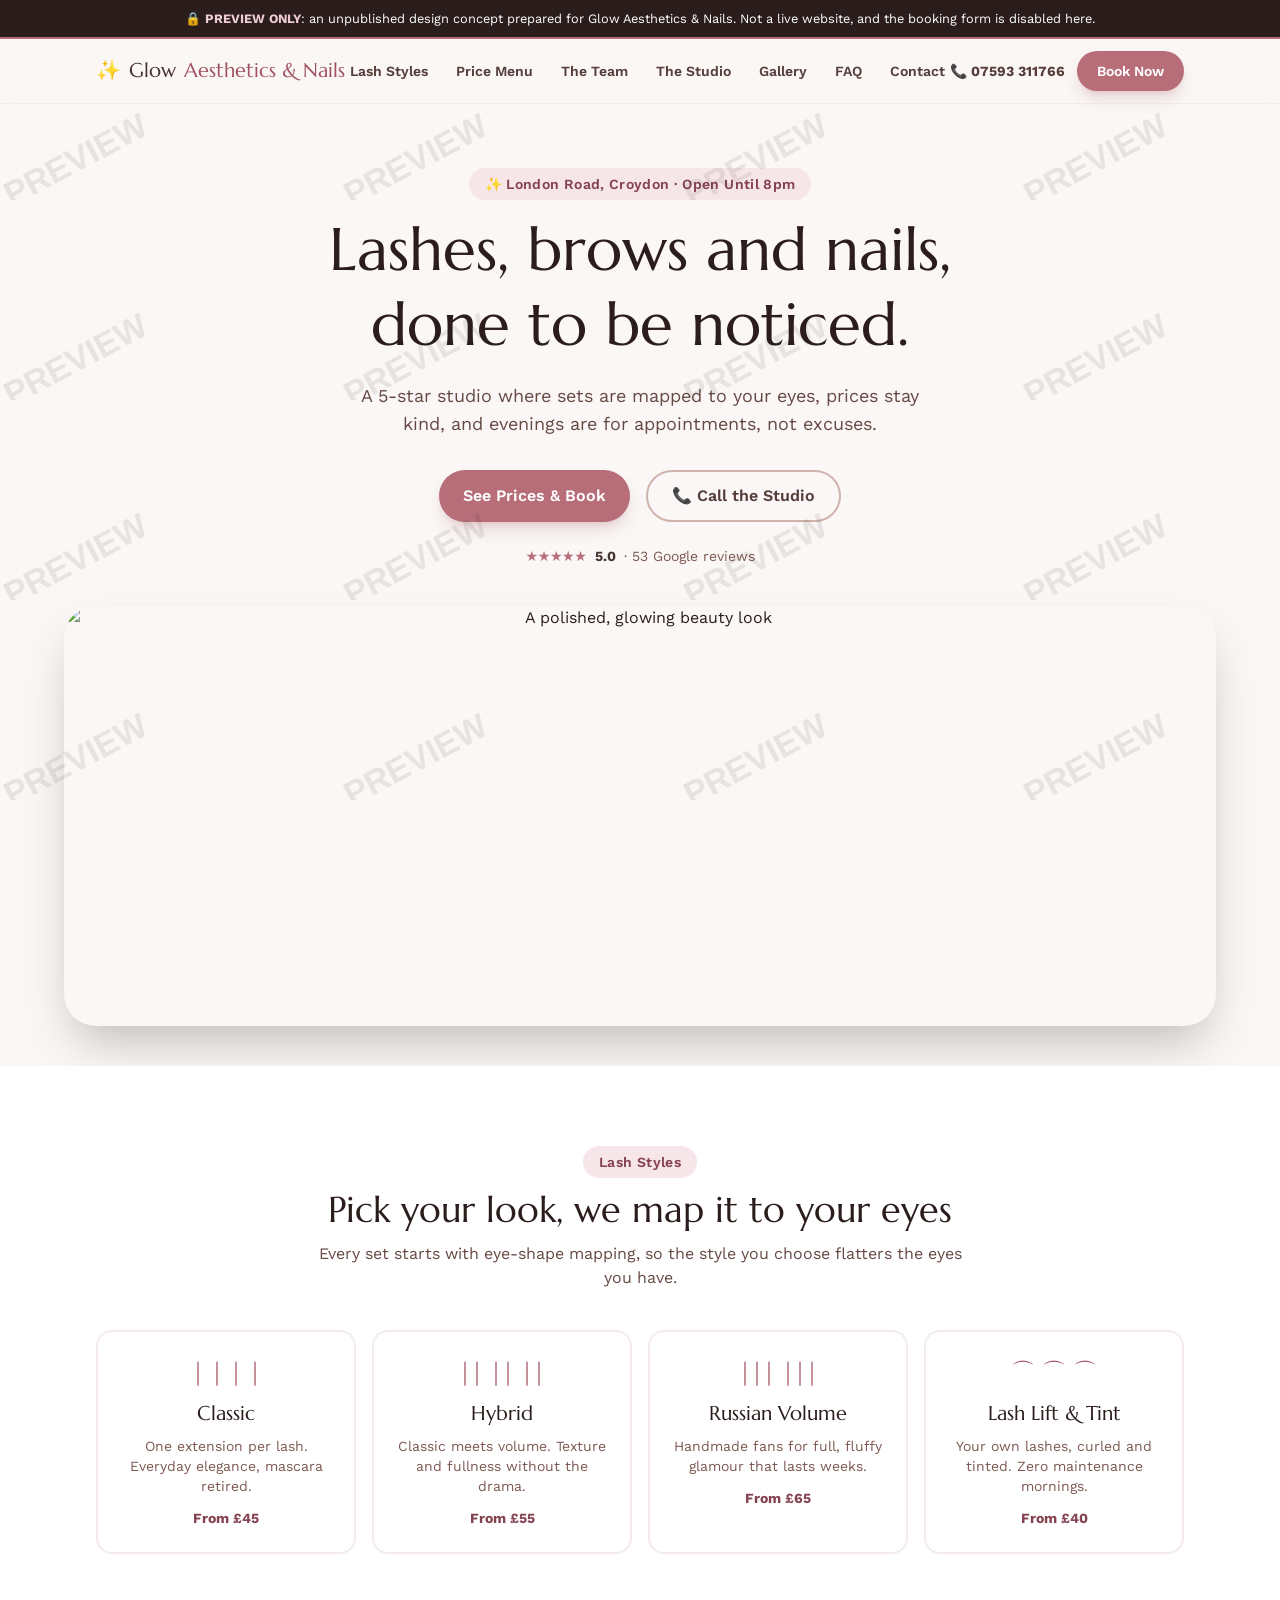
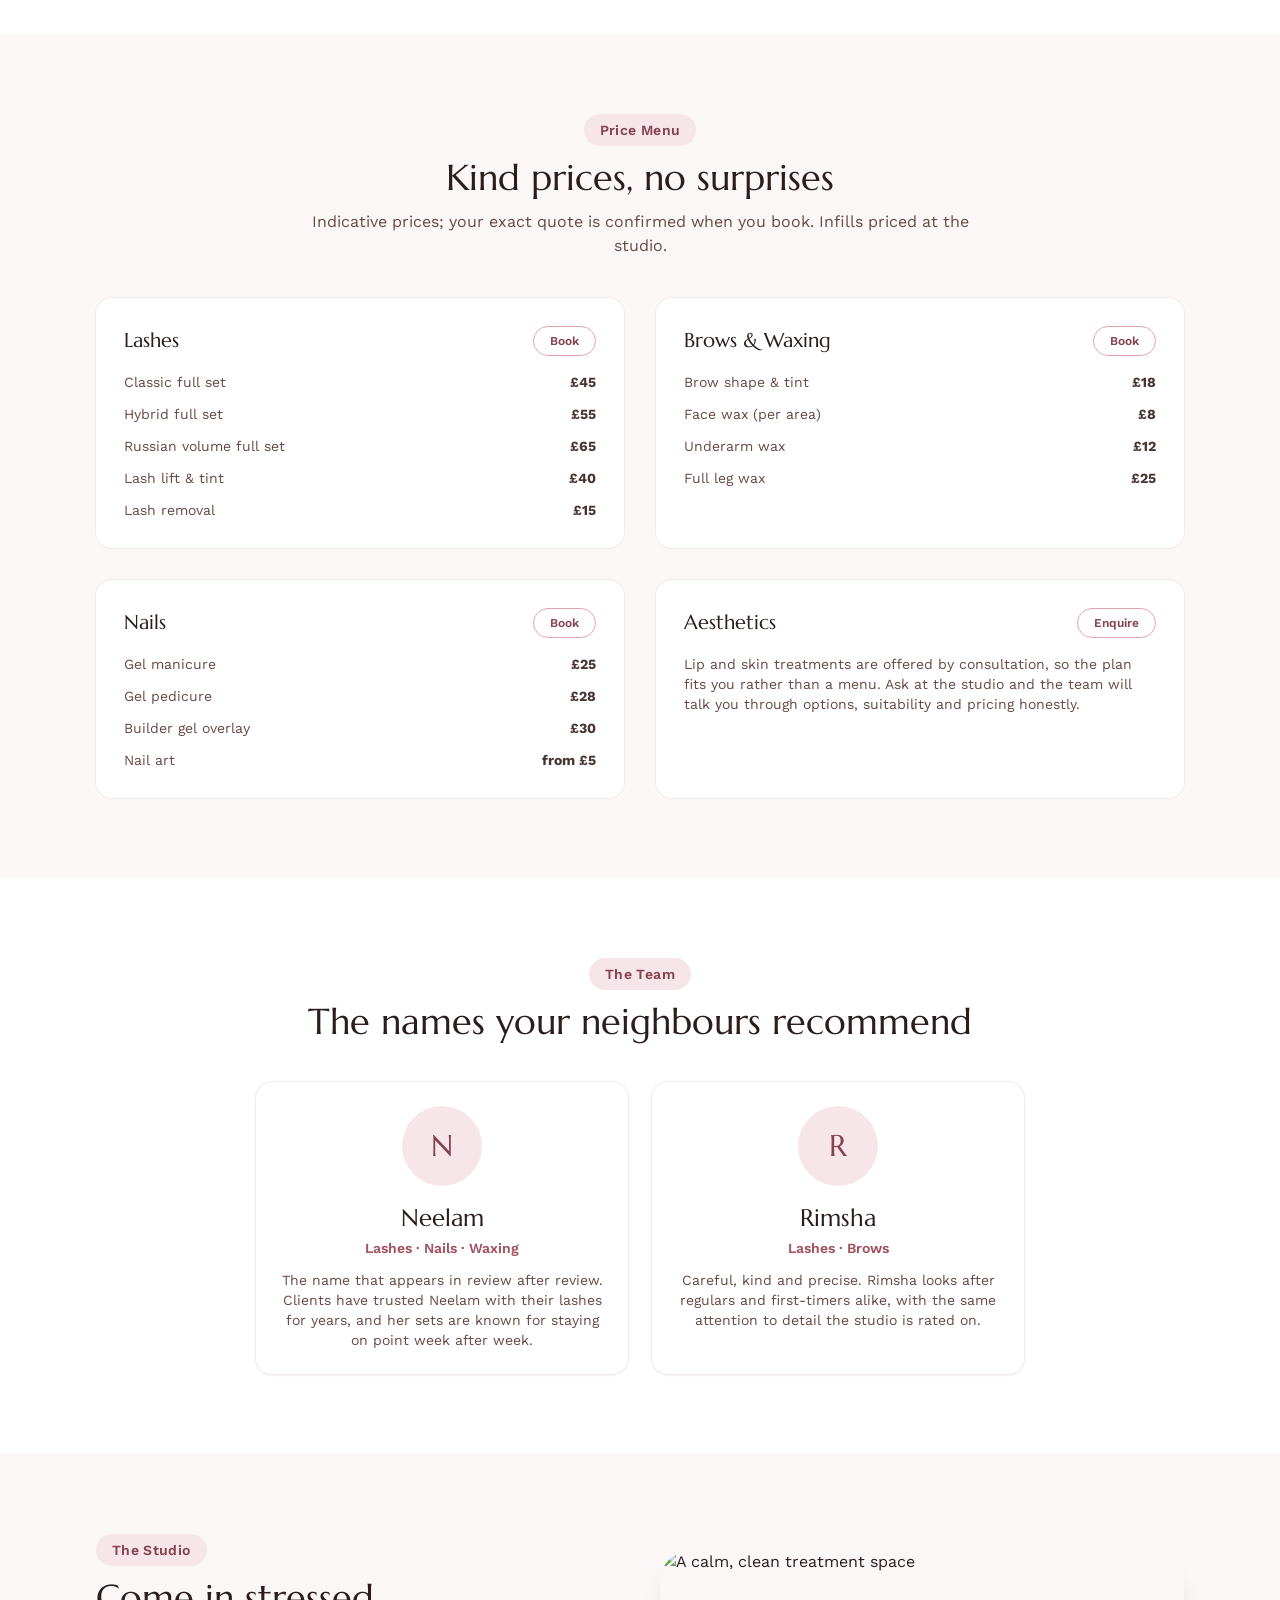
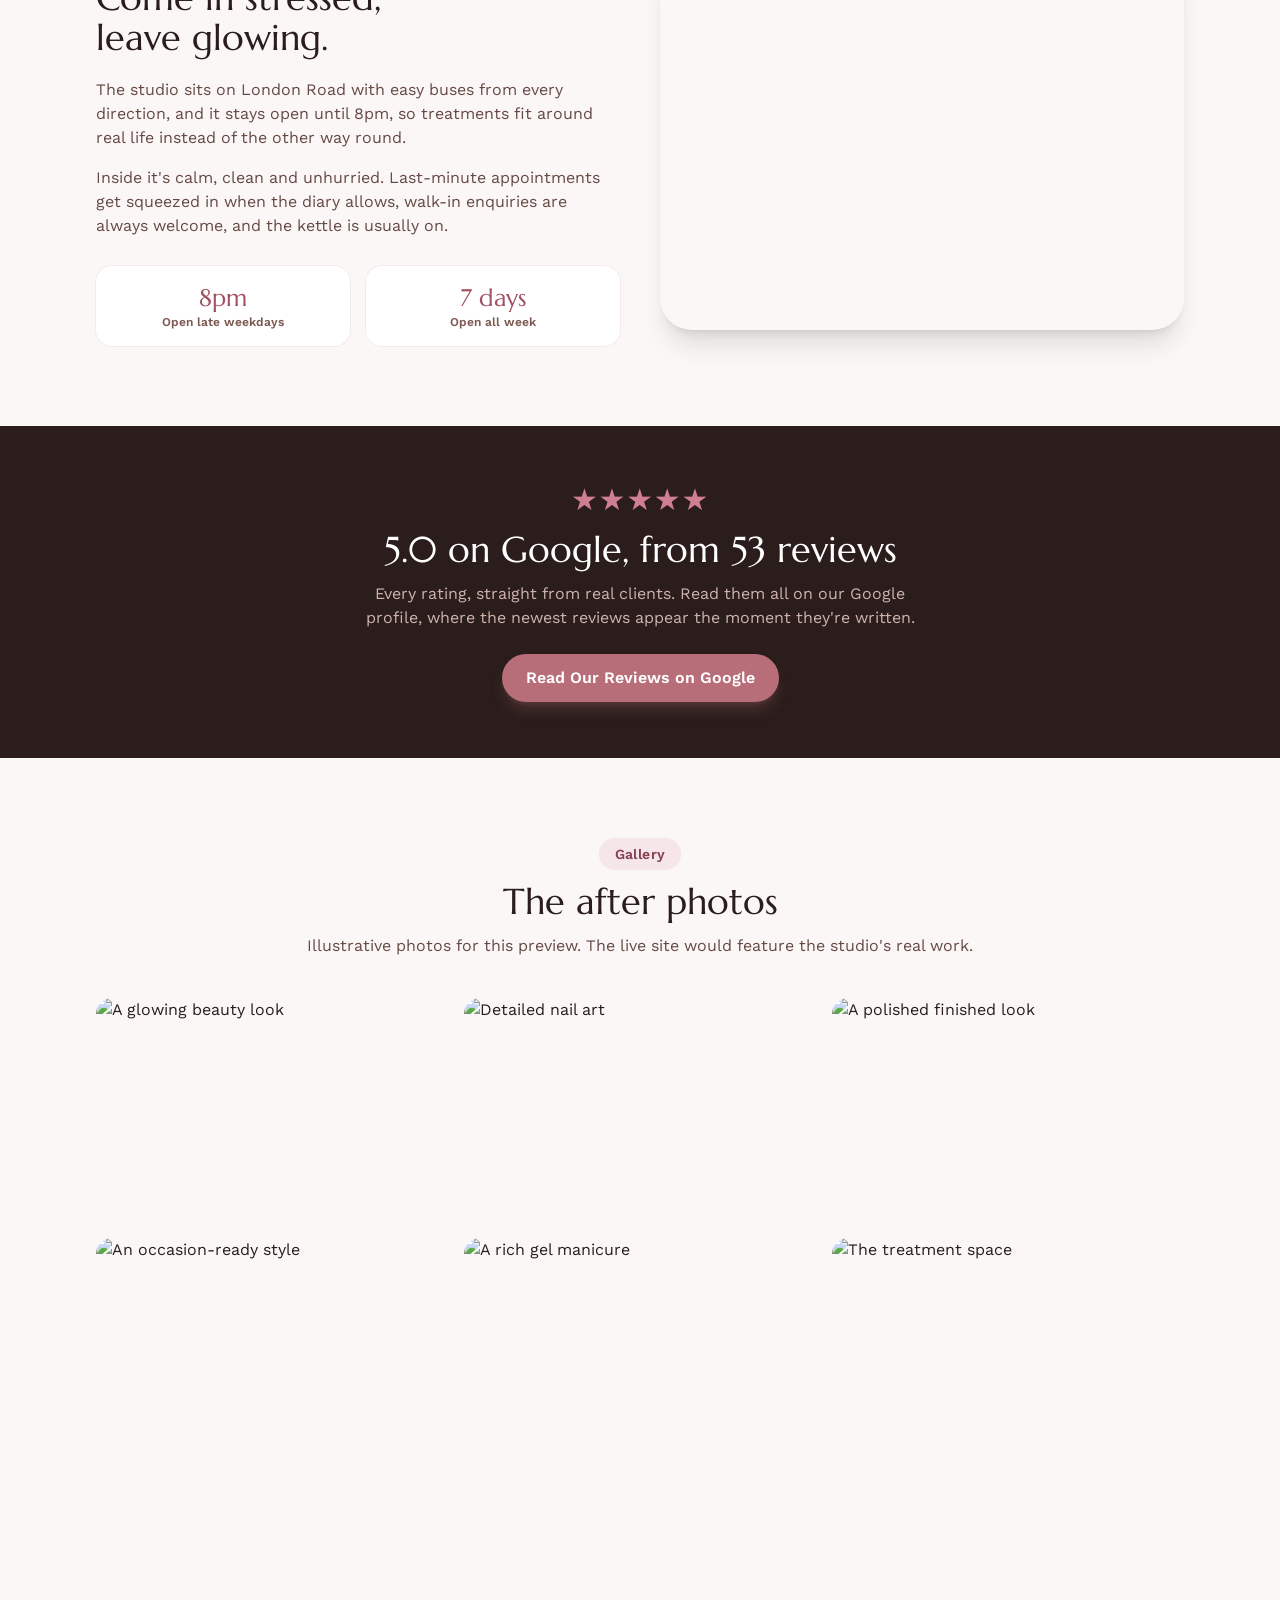
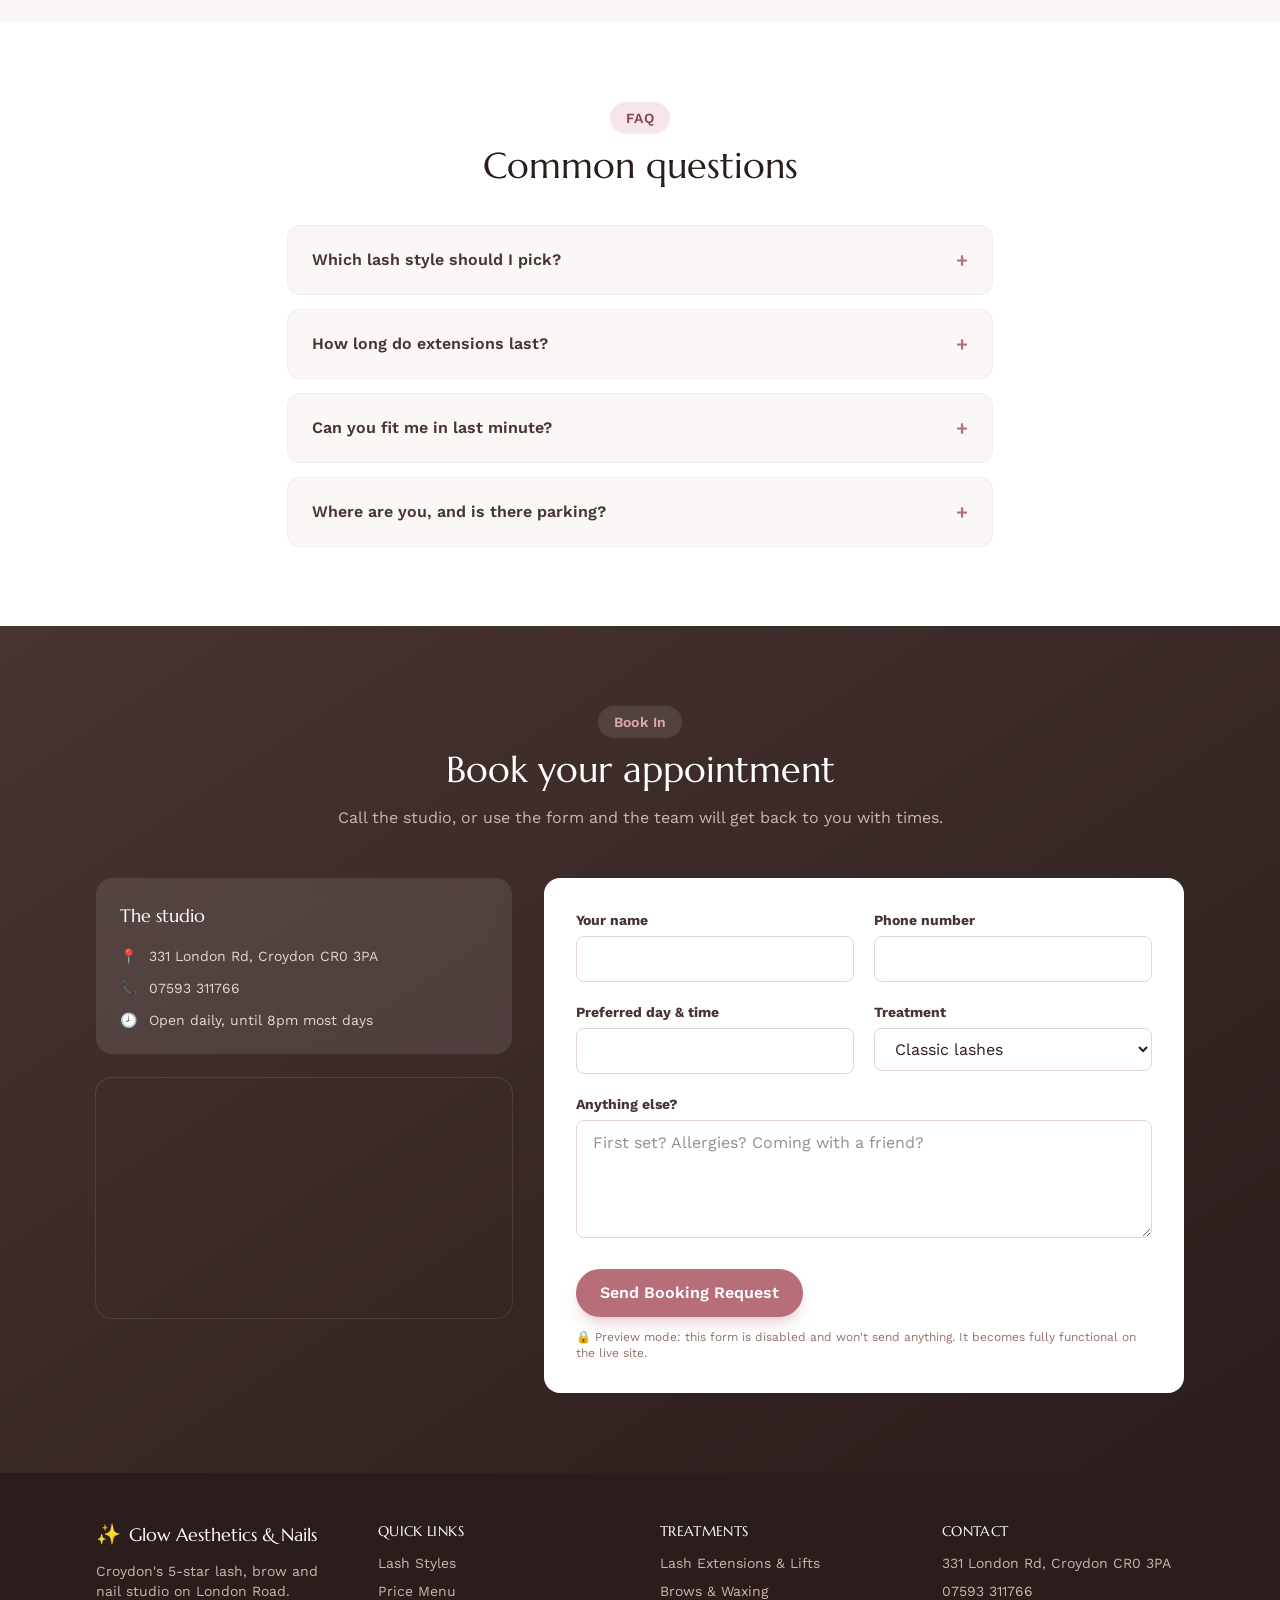
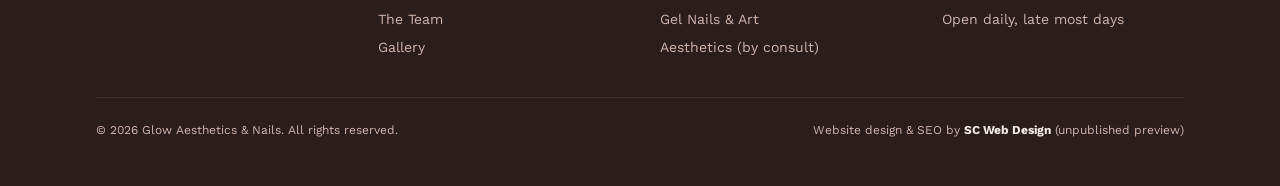
==== preview.html @ d41daec5 "Glow Aesthetics & Nails spec site: production and preview" ====
<!DOCTYPE html>
<html lang="en-GB">
<head>
<meta charset="UTF-8">
<meta name="viewport" content="width=device-width, initial-scale=1.0, viewport-fit=cover">
<meta name="theme-color" content="#faf7f6">
<title>PREVIEW: Glow Aesthetics & Nails Website Concept</title>
<meta name="description" content="Glow Aesthetics & Nails is Croydon's 5-star lash and beauty studio on London Road. Lash extensions, lifts, brows, waxing and nails by Neelam and the team. Open until 8pm. Call 07593 311766.">
<link rel="canonical" href="https://www.glowaestheticscroydon.co.uk/">

<meta property="og:type" content="business.business">
<meta property="og:title" content="Glow Aesthetics & Nails | Lashes, Brows & Nails in Croydon">
<meta property="og:description" content="Croydon's 5-star lash and beauty studio. Lash extensions, lifts, brows, waxing and nails. Open until 8pm.">
<meta property="og:image" content="https://images.unsplash.com/photo-1487412947147-5cebf100ffc2?fm=jpg&q=80&w=1200&auto=format&fit=crop">
<meta property="og:url" content="https://www.glowaestheticscroydon.co.uk/">
<meta property="og:locale" content="en_GB">
<meta property="og:site_name" content="Glow Aesthetics & Nails">
<meta name="twitter:card" content="summary_large_image">

<meta name="robots" content="noindex, nofollow">
<meta name="geo.placename" content="Croydon">

<link rel="icon" href="data:image/svg+xml,%3Csvg xmlns='http://www.w3.org/2000/svg' viewBox='0 0 100 100'%3E%3Ctext y='.9em' font-size='90'%3E%E2%9C%A8%3C/text%3E%3C/svg%3E">

<link rel="preconnect" href="https://fonts.googleapis.com">
<link rel="preconnect" href="https://fonts.gstatic.com" crossorigin>
<link href="https://fonts.googleapis.com/css2?family=Marcellus&family=Work+Sans:wght@400;500;600;700&display=swap" rel="stylesheet">

<link rel="stylesheet" href="css/style.css">

<script type="application/ld+json">
{
  "@context": "https://schema.org",
  "@type": "BeautySalon",
  "name": "Glow Aesthetics & Nails",
  "description": "Lash, brow, waxing and nail studio on London Road, Croydon.",
  "image": "https://images.unsplash.com/photo-1487412947147-5cebf100ffc2?fm=jpg&q=80&w=1200&auto=format&fit=crop",
  "@id": "https://www.glowaestheticscroydon.co.uk/",
  "url": "https://www.glowaestheticscroydon.co.uk/",
  "telephone": "+447593311766",
  "priceRange": "££",
  "address": {
    "@type": "PostalAddress",
    "streetAddress": "331 London Rd",
    "addressLocality": "Croydon",
    "addressRegion": "Greater London",
    "postalCode": "CR0 3PA",
    "addressCountry": "GB"
  },
  "aggregateRating": {
    "@type": "AggregateRating",
    "ratingValue": "5.0",
    "reviewCount": "53"
  }
}
</script>
<style>
  .preview-banner {
    background: #2a1d1b; color: #fff; font-family: "Work Sans", sans-serif;
    font-size: 0.8rem; text-align: center; padding: 0.55rem 1rem;
    border-bottom: 2px solid #b76e79;
  }
  .preview-banner strong { color: #efcdd4; }
  .watermark-overlay {
    position: fixed; inset: 0; z-index: 45; pointer-events: none;
    background-image: url("data:image/svg+xml,%3Csvg%20xmlns='http://www.w3.org/2000/svg'%20width='340'%20height='200'%3E%3Ctext%20x='-20'%20y='120'%20transform='rotate(-28%20170%20100)'%20font-family='Arial,sans-serif'%20font-size='34'%20font-weight='700'%20fill='rgba(42,29,27,0.09)'%3EPREVIEW%3C/text%3E%3C/svg%3E");
    background-repeat: repeat;
  }
</style>
</head>
<body class="bg-brand-50 text-brand-950 antialiased">

<div class="preview-banner">
  🔒 <strong>PREVIEW ONLY</strong>: an unpublished design concept prepared for Glow Aesthetics & Nails. Not a live website, and the booking form is disabled here.
</div>
<div class="watermark-overlay" aria-hidden="true"></div>

<a href="#main" class="sr-only focus:not-sr-only focus:absolute focus:z-50 focus:m-3 focus:rounded-lg focus:bg-white focus:px-4 focus:py-2 focus:text-brand-700 focus:shadow-lg">Skip to content</a>

<header id="site-header" class="sticky top-0 z-40 border-b border-brand-100/80 bg-brand-50/90 backdrop-blur transition-shadow">
  <div class="mx-auto flex max-w-6xl items-center justify-between px-4 py-3 sm:px-6 lg:px-8">
    <a href="#main" class="flex items-center gap-2 font-display text-lg text-brand-900 sm:text-xl">
      <span aria-hidden="true" class="text-xl">✨</span>
      Glow <span class="text-accent-600">Aesthetics &amp; Nails</span>
    </a>

    <nav aria-label="Primary" class="hidden items-center gap-7 lg:flex">
      <a href="#styles" class="text-sm font-semibold text-brand-800 hover:text-accent-600">Lash Styles</a>
      <a href="#menu" class="text-sm font-semibold text-brand-800 hover:text-accent-600">Price Menu</a>
      <a href="#team" class="text-sm font-semibold text-brand-800 hover:text-accent-600">The Team</a>
      <a href="#studio" class="text-sm font-semibold text-brand-800 hover:text-accent-600">The Studio</a>
      <a href="#gallery" class="text-sm font-semibold text-brand-800 hover:text-accent-600">Gallery</a>
      <a href="#faq" class="text-sm font-semibold text-brand-800 hover:text-accent-600">FAQ</a>
      <a href="#contact" class="text-sm font-semibold text-brand-800 hover:text-accent-600">Contact</a>
    </nav>

    <div class="hidden items-center gap-3 lg:flex">
      <a href="tel:07593311766" class="text-sm font-bold text-brand-800">📞 07593 311766</a>
      <a href="#contact" class="btn-primary !px-5 !py-2.5 text-sm">Book Now</a>
    </div>

    <button id="menu-toggle" type="button" aria-controls="mobile-menu" aria-expanded="false" class="inline-flex items-center justify-center rounded-lg p-2 text-brand-900 lg:hidden" aria-label="Toggle navigation menu">
      <svg id="icon-open" xmlns="http://www.w3.org/2000/svg" class="h-7 w-7" fill="none" viewBox="0 0 24 24" stroke="currentColor" stroke-width="2"><path stroke-linecap="round" stroke-linejoin="round" d="M4 6h16M4 12h16M4 18h16" /></svg>
      <svg id="icon-close" xmlns="http://www.w3.org/2000/svg" class="hidden h-7 w-7" fill="none" viewBox="0 0 24 24" stroke="currentColor" stroke-width="2"><path stroke-linecap="round" stroke-linejoin="round" d="M6 18L18 6M6 6l12 12" /></svg>
    </button>
  </div>

  <div id="mobile-menu" class="hidden border-t border-brand-100 bg-brand-50 lg:hidden">
    <nav aria-label="Mobile" class="flex flex-col gap-1 px-4 py-3">
      <a href="#styles" class="rounded-lg px-3 py-2.5 text-brand-900 hover:bg-brand-100">Lash Styles</a>
      <a href="#menu" class="rounded-lg px-3 py-2.5 text-brand-900 hover:bg-brand-100">Price Menu</a>
      <a href="#team" class="rounded-lg px-3 py-2.5 text-brand-900 hover:bg-brand-100">The Team</a>
      <a href="#studio" class="rounded-lg px-3 py-2.5 text-brand-900 hover:bg-brand-100">The Studio</a>
      <a href="#gallery" class="rounded-lg px-3 py-2.5 text-brand-900 hover:bg-brand-100">Gallery</a>
      <a href="#faq" class="rounded-lg px-3 py-2.5 text-brand-900 hover:bg-brand-100">FAQ</a>
      <a href="#contact" class="rounded-lg px-3 py-2.5 text-brand-900 hover:bg-brand-100">Contact</a>
      <a href="tel:07593311766" class="mt-2 rounded-lg px-3 py-2.5 font-bold text-brand-800">📞 07593 311766</a>
      <a href="#contact" class="btn-primary mt-1 w-full">Book Now</a>
    </nav>
  </div>
</header>

<main id="main">

  <!-- Booking-first centred hero -->
  <section class="px-4 pt-12 pb-10 text-center sm:px-6 sm:pt-16 lg:px-8">
    <div class="mx-auto max-w-3xl">
      <p class="section-eyebrow">✨ London Road, Croydon · Open Until 8pm</p>
      <h1 class="font-display text-4xl leading-tight text-brand-950 sm:text-5xl lg:text-6xl">
        Lashes, brows and nails, done to be noticed.
      </h1>
      <p class="mx-auto mt-5 max-w-xl text-lg text-brand-700">
        A 5-star studio where sets are mapped to your eyes, prices stay kind, and evenings are for appointments, not excuses.
      </p>
      <div class="mt-8 flex flex-col justify-center gap-3 sm:flex-row sm:gap-4">
        <a href="#menu" class="btn-primary">See Prices &amp; Book</a>
        <a href="tel:07593311766" class="inline-flex items-center justify-center gap-2 rounded-full border-2 border-brand-300 px-6 py-3 font-semibold text-brand-800 transition hover:border-accent-500 hover:text-accent-600">📞 Call the Studio</a>
      </div>
      <div class="mt-6 flex items-center justify-center gap-2 text-sm">
        <span aria-hidden="true" class="tracking-tight text-accent-500">★★★★★</span>
        <span class="font-bold text-brand-900">5.0</span>
        <span class="text-brand-600">· 53 Google reviews</span>
      </div>
    </div>
    <div class="mx-auto mt-10 max-w-6xl overflow-hidden rounded-[2rem] shadow-2xl">
      <img src="https://images.unsplash.com/photo-1487412947147-5cebf100ffc2?fm=jpg&q=80&w=1800&auto=format&fit=crop" alt="A polished, glowing beauty look" class="h-64 w-full object-cover sm:h-80 lg:h-[420px]" loading="eager">
    </div>
  </section>

  <!-- Bespoke lash styles strip (no photos; styled tiles) -->
  <section id="styles" class="bg-white py-16 sm:py-20">
    <div class="mx-auto max-w-6xl px-4 sm:px-6 lg:px-8">
      <div class="mx-auto max-w-2xl text-center">
        <p class="section-eyebrow">Lash Styles</p>
        <h2 class="font-display text-3xl text-brand-950 sm:text-4xl">Pick your look, we map it to your eyes</h2>
        <p class="mt-3 text-brand-700">Every set starts with eye-shape mapping, so the style you choose flatters the eyes you have.</p>
      </div>
      <div class="mt-10 grid gap-4 sm:grid-cols-2 lg:grid-cols-4">
        <div class="rounded-2xl border-2 border-brand-100 p-6 text-center transition hover:border-accent-300 hover:shadow-lg">
          <div class="font-display text-2xl text-accent-600">| | | |</div>
          <h3 class="mt-3 font-display text-xl text-brand-950">Classic</h3>
          <p class="mt-2 text-sm text-brand-600">One extension per lash. Everyday elegance, mascara retired.</p>
          <p class="mt-3 text-sm font-bold text-accent-700">From £45</p>
        </div>
        <div class="rounded-2xl border-2 border-brand-100 p-6 text-center transition hover:border-accent-300 hover:shadow-lg">
          <div class="font-display text-2xl text-accent-600">|| || ||</div>
          <h3 class="mt-3 font-display text-xl text-brand-950">Hybrid</h3>
          <p class="mt-2 text-sm text-brand-600">Classic meets volume. Texture and fullness without the drama.</p>
          <p class="mt-3 text-sm font-bold text-accent-700">From £55</p>
        </div>
        <div class="rounded-2xl border-2 border-brand-100 p-6 text-center transition hover:border-accent-300 hover:shadow-lg">
          <div class="font-display text-2xl text-accent-600">||| |||</div>
          <h3 class="mt-3 font-display text-xl text-brand-950">Russian Volume</h3>
          <p class="mt-2 text-sm text-brand-600">Handmade fans for full, fluffy glamour that lasts weeks.</p>
          <p class="mt-3 text-sm font-bold text-accent-700">From £65</p>
        </div>
        <div class="rounded-2xl border-2 border-brand-100 p-6 text-center transition hover:border-accent-300 hover:shadow-lg">
          <div class="font-display text-2xl text-accent-600">⌒ ⌒ ⌒</div>
          <h3 class="mt-3 font-display text-xl text-brand-950">Lash Lift &amp; Tint</h3>
          <p class="mt-2 text-sm text-brand-600">Your own lashes, curled and tinted. Zero maintenance mornings.</p>
          <p class="mt-3 text-sm font-bold text-accent-700">From £40</p>
        </div>
      </div>
    </div>
  </section>

  <!-- Price menu -->
  <section id="menu" class="py-16 sm:py-20">
    <div class="mx-auto max-w-6xl px-4 sm:px-6 lg:px-8">
      <div class="mx-auto max-w-2xl text-center">
        <p class="section-eyebrow">Price Menu</p>
        <h2 class="font-display text-3xl text-brand-950 sm:text-4xl">Kind prices, no surprises</h2>
        <p class="mt-3 text-brand-700">Indicative prices; your exact quote is confirmed when you book. Infills priced at the studio.</p>
      </div>
      <div class="mt-10 grid gap-8 md:grid-cols-2">
        <div class="rounded-2xl bg-white p-7 ring-1 ring-brand-100">
          <div class="flex items-center justify-between">
            <h3 class="font-display text-xl text-brand-950">Lashes</h3>
            <a href="#contact" class="btn-menu">Book</a>
          </div>
          <dl class="mt-4 space-y-3 text-sm">
            <div class="flex items-baseline justify-between gap-3"><dt class="text-brand-700">Classic full set</dt><dd class="font-bold text-brand-900">£45</dd></div>
            <div class="flex items-baseline justify-between gap-3"><dt class="text-brand-700">Hybrid full set</dt><dd class="font-bold text-brand-900">£55</dd></div>
            <div class="flex items-baseline justify-between gap-3"><dt class="text-brand-700">Russian volume full set</dt><dd class="font-bold text-brand-900">£65</dd></div>
            <div class="flex items-baseline justify-between gap-3"><dt class="text-brand-700">Lash lift &amp; tint</dt><dd class="font-bold text-brand-900">£40</dd></div>
            <div class="flex items-baseline justify-between gap-3"><dt class="text-brand-700">Lash removal</dt><dd class="font-bold text-brand-900">£15</dd></div>
          </dl>
        </div>
        <div class="rounded-2xl bg-white p-7 ring-1 ring-brand-100">
          <div class="flex items-center justify-between">
            <h3 class="font-display text-xl text-brand-950">Brows &amp; Waxing</h3>
            <a href="#contact" class="btn-menu">Book</a>
          </div>
          <dl class="mt-4 space-y-3 text-sm">
            <div class="flex items-baseline justify-between gap-3"><dt class="text-brand-700">Brow shape &amp; tint</dt><dd class="font-bold text-brand-900">£18</dd></div>
            <div class="flex items-baseline justify-between gap-3"><dt class="text-brand-700">Face wax (per area)</dt><dd class="font-bold text-brand-900">£8</dd></div>
            <div class="flex items-baseline justify-between gap-3"><dt class="text-brand-700">Underarm wax</dt><dd class="font-bold text-brand-900">£12</dd></div>
            <div class="flex items-baseline justify-between gap-3"><dt class="text-brand-700">Full leg wax</dt><dd class="font-bold text-brand-900">£25</dd></div>
          </dl>
        </div>
        <div class="rounded-2xl bg-white p-7 ring-1 ring-brand-100">
          <div class="flex items-center justify-between">
            <h3 class="font-display text-xl text-brand-950">Nails</h3>
            <a href="#contact" class="btn-menu">Book</a>
          </div>
          <dl class="mt-4 space-y-3 text-sm">
            <div class="flex items-baseline justify-between gap-3"><dt class="text-brand-700">Gel manicure</dt><dd class="font-bold text-brand-900">£25</dd></div>
            <div class="flex items-baseline justify-between gap-3"><dt class="text-brand-700">Gel pedicure</dt><dd class="font-bold text-brand-900">£28</dd></div>
            <div class="flex items-baseline justify-between gap-3"><dt class="text-brand-700">Builder gel overlay</dt><dd class="font-bold text-brand-900">£30</dd></div>
            <div class="flex items-baseline justify-between gap-3"><dt class="text-brand-700">Nail art</dt><dd class="font-bold text-brand-900">from £5</dd></div>
          </dl>
        </div>
        <div class="rounded-2xl bg-white p-7 ring-1 ring-brand-100">
          <div class="flex items-center justify-between">
            <h3 class="font-display text-xl text-brand-950">Aesthetics</h3>
            <a href="#contact" class="btn-menu">Enquire</a>
          </div>
          <p class="mt-4 text-sm text-brand-700">Lip and skin treatments are offered by consultation, so the plan fits you rather than a menu. Ask at the studio and the team will talk you through options, suitability and pricing honestly.</p>
        </div>
      </div>
    </div>
  </section>

  <!-- Team profiles -->
  <section id="team" class="bg-white py-16 sm:py-20">
    <div class="mx-auto max-w-6xl px-4 sm:px-6 lg:px-8">
      <div class="mx-auto max-w-2xl text-center">
        <p class="section-eyebrow">The Team</p>
        <h2 class="font-display text-3xl text-brand-950 sm:text-4xl">The names your neighbours recommend</h2>
      </div>
      <div class="mx-auto mt-10 grid max-w-3xl gap-6 sm:grid-cols-2">
        <div class="card text-center">
          <div class="mx-auto flex h-20 w-20 items-center justify-center rounded-full bg-accent-100 font-display text-3xl text-accent-700">N</div>
          <h3 class="mt-4 font-display text-2xl text-brand-950">Neelam</h3>
          <p class="mt-1 text-sm font-semibold text-accent-600">Lashes · Nails · Waxing</p>
          <p class="mt-3 text-sm text-brand-700">The name that appears in review after review. Clients have trusted Neelam with their lashes for years, and her sets are known for staying on point week after week.</p>
        </div>
        <div class="card text-center">
          <div class="mx-auto flex h-20 w-20 items-center justify-center rounded-full bg-accent-100 font-display text-3xl text-accent-700">R</div>
          <h3 class="mt-4 font-display text-2xl text-brand-950">Rimsha</h3>
          <p class="mt-1 text-sm font-semibold text-accent-600">Lashes · Brows</p>
          <p class="mt-3 text-sm text-brand-700">Careful, kind and precise. Rimsha looks after regulars and first-timers alike, with the same attention to detail the studio is rated on.</p>
        </div>
      </div>
    </div>
  </section>

  <!-- Studio -->
  <section id="studio" class="py-16 sm:py-20">
    <div class="mx-auto grid max-w-6xl gap-10 px-4 sm:px-6 lg:grid-cols-2 lg:items-center lg:px-8">
      <div>
        <p class="section-eyebrow">The Studio</p>
        <h2 class="font-display text-3xl text-brand-950 sm:text-4xl">Come in stressed, leave glowing.</h2>
        <p class="mt-5 text-brand-700">
          The studio sits on London Road with easy buses from every direction, and it stays open until 8pm, so treatments fit around real life instead of the other way round.
        </p>
        <p class="mt-4 text-brand-700">
          Inside it's calm, clean and unhurried. Last-minute appointments get squeezed in when the diary allows, walk-in enquiries are always welcome, and the kettle is usually on.
        </p>
        <div class="mt-7 grid grid-cols-2 gap-4 text-center">
          <div class="rounded-2xl bg-white p-4 ring-1 ring-brand-100">
            <p class="font-display text-2xl text-accent-600">8pm</p>
            <p class="text-xs font-semibold text-brand-600">Open late weekdays</p>
          </div>
          <div class="rounded-2xl bg-white p-4 ring-1 ring-brand-100">
            <p class="font-display text-2xl text-accent-600">7 days</p>
            <p class="text-xs font-semibold text-brand-600">Open all week</p>
          </div>
        </div>
      </div>
      <div class="overflow-hidden rounded-[2rem] shadow-xl">
        <img src="https://images.unsplash.com/photo-1633681926022-84c23e8cb2d6?fm=jpg&q=80&w=1200&auto=format&fit=crop" alt="A calm, clean treatment space" class="h-[380px] w-full object-cover" loading="lazy">
      </div>
    </div>
  </section>

  <!-- Rated on Google band (live reviews wired via Business Profile API on the live site) -->
  <section class="bg-brand-950 py-14">
    <div class="mx-auto max-w-4xl px-4 text-center sm:px-6">
      <p aria-hidden="true" class="text-3xl tracking-wide text-accent-400">★★★★★</p>
      <p class="mt-3 font-display text-3xl text-white sm:text-4xl">5.0 on Google, from 53 reviews</p>
      <p class="mx-auto mt-3 max-w-xl text-brand-300">Every rating, straight from real clients. Read them all on our Google profile, where the newest reviews appear the moment they're written.</p>
      <a href="https://www.google.com/maps/search/Glow+Aesthetics+%26+Nails+331+London+Rd+Croydon" target="_blank" rel="noopener" class="btn-primary mt-6">Read Our Reviews on Google</a>
    </div>
  </section>

  <!-- Gallery -->
  <section id="gallery" class="py-16 sm:py-20">
    <div class="mx-auto max-w-6xl px-4 sm:px-6 lg:px-8">
      <div class="mx-auto max-w-2xl text-center">
        <p class="section-eyebrow">Gallery</p>
        <h2 class="font-display text-3xl text-brand-950 sm:text-4xl">The after photos</h2>
        <p class="mt-3 text-brand-700">Illustrative photos for this preview. The live site would feature the studio's real work.</p>
      </div>
      <div class="mt-10 columns-2 gap-4 sm:columns-3 [&>img]:mb-4 [&>img]:w-full [&>img]:rounded-2xl">
        <img src="https://images.unsplash.com/photo-1487412947147-5cebf100ffc2?fm=jpg&q=75&w=500&auto=format&fit=crop" alt="A glowing beauty look" class="h-56 object-cover" loading="lazy">
        <img src="https://images.unsplash.com/photo-1522337660859-02fbefca4702?fm=jpg&q=75&w=500&auto=format&fit=crop" alt="An occasion-ready style" class="h-72 object-cover" loading="lazy">
        <img src="https://images.unsplash.com/photo-1610992015732-2449b76344bc?fm=jpg&q=75&w=500&auto=format&fit=crop" alt="Detailed nail art" class="h-56 object-cover" loading="lazy">
        <img src="https://images.unsplash.com/photo-1604654894610-df63bc536371?fm=jpg&q=75&w=500&auto=format&fit=crop" alt="A rich gel manicure" class="h-72 object-cover" loading="lazy">
        <img src="https://images.unsplash.com/photo-1492106087820-71f1a00d2b11?fm=jpg&q=75&w=500&auto=format&fit=crop" alt="A polished finished look" class="h-56 object-cover" loading="lazy">
        <img src="https://images.unsplash.com/photo-1633681926022-84c23e8cb2d6?fm=jpg&q=75&w=500&auto=format&fit=crop" alt="The treatment space" class="h-72 object-cover" loading="lazy">
      </div>
    </div>
  </section>

  <!-- FAQ -->
  <section id="faq" class="bg-white py-16 sm:py-20">
    <div class="mx-auto max-w-3xl px-4 sm:px-6 lg:px-8">
      <div class="text-center">
        <p class="section-eyebrow">FAQ</p>
        <h2 class="font-display text-3xl text-brand-950 sm:text-4xl">Common questions</h2>
      </div>
      <div class="mt-10 space-y-4" id="faq-list">
        <div class="faq-item overflow-hidden rounded-xl bg-brand-50 ring-1 ring-brand-100">
          <button type="button" class="faq-trigger flex w-full items-center justify-between gap-4 px-6 py-5 text-left font-semibold text-brand-900" aria-expanded="false">
            Which lash style should I pick?
            <span class="faq-icon shrink-0 text-xl text-accent-500">+</span>
          </button>
          <div class="faq-panel hidden px-6 pb-5 text-brand-700">Come with an idea or come with nothing: every set starts with eye-shape mapping and honest advice. Classic for everyday, hybrid for texture, volume for glamour, and a lift if you'd rather enhance what you've got.</div>
        </div>
        <div class="faq-item overflow-hidden rounded-xl bg-brand-50 ring-1 ring-brand-100">
          <button type="button" class="faq-trigger flex w-full items-center justify-between gap-4 px-6 py-5 text-left font-semibold text-brand-900" aria-expanded="false">
            How long do extensions last?
            <span class="faq-icon shrink-0 text-xl text-accent-500">+</span>
          </button>
          <div class="faq-panel hidden px-6 pb-5 text-brand-700">Two to three weeks before an infill keeps them full, and clients regularly say their sets still look beautiful three to four weeks in. Aftercare advice comes with every appointment.</div>
        </div>
        <div class="faq-item overflow-hidden rounded-xl bg-brand-50 ring-1 ring-brand-100">
          <button type="button" class="faq-trigger flex w-full items-center justify-between gap-4 px-6 py-5 text-left font-semibold text-brand-900" aria-expanded="false">
            Can you fit me in last minute?
            <span class="faq-icon shrink-0 text-xl text-accent-500">+</span>
          </button>
          <div class="faq-panel hidden px-6 pb-5 text-brand-700">When the diary allows, happily: reviewers mention exactly that. Ring the studio and we'll tell you straight what's possible today.</div>
        </div>
        <div class="faq-item overflow-hidden rounded-xl bg-brand-50 ring-1 ring-brand-100">
          <button type="button" class="faq-trigger flex w-full items-center justify-between gap-4 px-6 py-5 text-left font-semibold text-brand-900" aria-expanded="false">
            Where are you, and is there parking?
            <span class="faq-icon shrink-0 text-xl text-accent-500">+</span>
          </button>
          <div class="faq-panel hidden px-6 pb-5 text-brand-700">331 London Road, Croydon CR0 3PA, on main bus routes with street parking nearby. The map at the bottom of this page takes you straight there.</div>
        </div>
      </div>
    </div>
  </section>

  <!-- Contact -->
  <section id="contact" class="bg-gradient-to-br from-brand-900 to-brand-950 py-16 sm:py-20">
    <div class="mx-auto max-w-6xl px-4 sm:px-6 lg:px-8">
      <div class="mx-auto max-w-2xl text-center">
        <p class="section-eyebrow !bg-white/10 !text-accent-300">Book In</p>
        <h2 class="font-display text-3xl text-white sm:text-4xl">Book your appointment</h2>
        <p class="mt-4 text-brand-300">Call the studio, or use the form and the team will get back to you with times.</p>
      </div>

      <div class="mt-12 grid gap-8 lg:grid-cols-5">
        <div class="lg:col-span-2 space-y-6">
          <div class="rounded-2xl bg-white/10 p-6 backdrop-blur">
            <h3 class="font-display text-lg text-white">The studio</h3>
            <ul class="mt-4 space-y-3 text-sm text-brand-200">
              <li class="flex gap-3"><span aria-hidden="true">📍</span><span>331 London Rd, Croydon CR0 3PA</span></li>
              <li class="flex gap-3"><span aria-hidden="true">📞</span><a href="tel:07593311766" class="hover:text-white">07593 311766</a></li>
              <li class="flex gap-3"><span aria-hidden="true">🕗</span><span>Open daily, until 8pm most days</span></li>
            </ul>
          </div>
          <div class="overflow-hidden rounded-2xl ring-1 ring-white/10">
            <iframe
              title="Map showing Glow Aesthetics & Nails on London Road, Croydon"
              src="https://www.google.com/maps?q=331+London+Rd,+Croydon,+CR0+3PA&output=embed"
              width="100%" height="240" style="border:0" loading="lazy" referrerpolicy="no-referrer-when-downgrade"></iframe>
          </div>
        </div>

        <form id="preview-form" class="lg:col-span-3 rounded-2xl bg-white p-6 sm:p-8">
          <div class="grid gap-5 sm:grid-cols-2">
            <div>
              <label for="name" class="block text-sm font-bold text-brand-900">Your name</label>
              <input type="text" id="name" name="name" required class="mt-1.5 w-full rounded-lg border border-brand-200 px-4 py-2.5 text-brand-950 focus:border-accent-500 focus:outline-none focus:ring-2 focus:ring-accent-200">
            </div>
            <div>
              <label for="phone" class="block text-sm font-bold text-brand-900">Phone number</label>
              <input type="tel" id="phone" name="phone" required class="mt-1.5 w-full rounded-lg border border-brand-200 px-4 py-2.5 text-brand-950 focus:border-accent-500 focus:outline-none focus:ring-2 focus:ring-accent-200">
            </div>
            <div>
              <label for="detail" class="block text-sm font-bold text-brand-900">Preferred day &amp; time</label>
              <input type="text" id="detail" name="detail" class="mt-1.5 w-full rounded-lg border border-brand-200 px-4 py-2.5 text-brand-950 focus:border-accent-500 focus:outline-none focus:ring-2 focus:ring-accent-200">
            </div>
            <div>
              <label for="service" class="block text-sm font-bold text-brand-900">Treatment</label>
              <select id="service" name="service" class="mt-1.5 w-full rounded-lg border border-brand-200 px-4 py-2.5 text-brand-950 focus:border-accent-500 focus:outline-none focus:ring-2 focus:ring-accent-200">
                <option>Classic lashes</option>
                <option>Hybrid lashes</option>
                <option>Russian volume</option>
                <option>Lash lift &amp; tint</option>
                <option>Brows / waxing</option>
                <option>Nails</option>
                <option>Not sure, advise me</option>
              </select>
            </div>
            <div class="sm:col-span-2">
              <label for="message" class="block text-sm font-bold text-brand-900">Anything else?</label>
              <textarea id="message" name="message" rows="4" class="mt-1.5 w-full rounded-lg border border-brand-200 px-4 py-2.5 text-brand-950 focus:border-accent-500 focus:outline-none focus:ring-2 focus:ring-accent-200" placeholder="First set? Allergies? Coming with a friend?"></textarea>
            </div>
          </div>
          <button type="submit" class="btn-primary mt-6 w-full sm:w-auto">Send Booking Request</button>
          <p id="preview-form-note" class="mt-3 text-xs text-brand-500">🔒 Preview mode: this form is disabled and won't send anything. It becomes fully functional on the live site.</p>
        </form>
      </div>
    </div>
  </section>

</main>

<footer class="bg-brand-950 pt-12 pb-28 text-brand-300 lg:pb-12">
  <div class="mx-auto max-w-6xl px-4 sm:px-6 lg:px-8">
    <div class="grid gap-10 sm:grid-cols-2 lg:grid-cols-4">
      <div>
        <a href="#main" class="flex items-center gap-2 font-display text-lg text-white">
          <span aria-hidden="true" class="text-xl">✨</span> Glow Aesthetics &amp; Nails
        </a>
        <p class="mt-3 text-sm">Croydon's 5-star lash, brow and nail studio on London Road.</p>
      </div>
      <div>
        <h3 class="font-display text-sm uppercase tracking-wide text-white">Quick Links</h3>
        <ul class="mt-3 space-y-2 text-sm">
          <li><a href="#styles" class="hover:text-white">Lash Styles</a></li>
          <li><a href="#menu" class="hover:text-white">Price Menu</a></li>
          <li><a href="#team" class="hover:text-white">The Team</a></li>
          <li><a href="#gallery" class="hover:text-white">Gallery</a></li>
        </ul>
      </div>
      <div>
        <h3 class="font-display text-sm uppercase tracking-wide text-white">Treatments</h3>
        <ul class="mt-3 space-y-2 text-sm">
          <li>Lash Extensions &amp; Lifts</li>
          <li>Brows &amp; Waxing</li>
          <li>Gel Nails &amp; Art</li>
          <li>Aesthetics (by consult)</li>
        </ul>
      </div>
      <div>
        <h3 class="font-display text-sm uppercase tracking-wide text-white">Contact</h3>
        <ul class="mt-3 space-y-2 text-sm">
          <li>331 London Rd, Croydon CR0 3PA</li>
          <li><a href="tel:07593311766" class="hover:text-white">07593 311766</a></li>
          <li>Open daily, late most days</li>
        </ul>
      </div>
    </div>
    <div class="mt-10 flex flex-col items-center justify-between gap-4 border-t border-white/10 pt-6 text-xs sm:flex-row">
      <p>© <span id="year"></span> Glow Aesthetics &amp; Nails. All rights reserved.</p>
      <p>Website design &amp; SEO by <span class="font-bold text-brand-100">SC Web Design</span> (unpublished preview)</p>
    </div>
  </div>
</footer>

<div id="mobile-cta" class="fixed inset-x-0 bottom-0 z-50 translate-y-full transition-transform duration-300 lg:hidden">
  <div class="mx-3 mb-[calc(0.75rem+env(safe-area-inset-bottom))] flex gap-2 rounded-2xl border border-brand-100 bg-white/95 p-2 shadow-2xl shadow-brand-950/25 backdrop-blur">
    <a href="tel:07593311766" class="flex flex-1 items-center justify-center gap-2 rounded-xl border-2 border-brand-200 px-4 py-3 text-sm font-bold text-brand-900 transition active:scale-[0.98]">📞 Call</a>
    <a href="#contact" class="flex flex-1 items-center justify-center gap-2 rounded-xl bg-accent-500 px-4 py-3 text-sm font-bold text-white shadow-lg shadow-accent-500/30 transition active:scale-[0.98]">Book Now</a>
  </div>
</div>

<script src="js/main.js"></script>
<script>
  const previewForm = document.getElementById('preview-form');
  if (previewForm) {
    previewForm.addEventListener('submit', (e) => {
      e.preventDefault();
      const note = document.getElementById('preview-form-note');
      note.textContent = "🔒 This is a preview, so booking requests can't be sent yet. This form goes live when the site is published.";
      note.classList.add('font-bold');
    });
  }
</script>
</body>
</html>
---- css/style.css ----
/*! tailwindcss v4.3.3 | MIT License | https://tailwindcss.com */
@layer properties{@supports (((-webkit-hyphens:none)) and (not (margin-trim:inline))) or ((-moz-orient:inline) and (not (color:rgb(from red r g b)))){*,:before,:after,::backdrop{--tw-translate-x:0;--tw-translate-y:0;--tw-translate-z:0;--tw-space-y-reverse:0;--tw-border-style:solid;--tw-gradient-position:initial;--tw-gradient-from:#0000;--tw-gradient-via:#0000;--tw-gradient-to:#0000;--tw-gradient-stops:initial;--tw-gradient-via-stops:initial;--tw-gradient-from-position:0%;--tw-gradient-via-position:50%;--tw-gradient-to-position:100%;--tw-leading:initial;--tw-font-weight:initial;--tw-tracking:initial;--tw-shadow:0 0 #0000;--tw-shadow-color:initial;--tw-shadow-alpha:100%;--tw-inset-shadow:0 0 #0000;--tw-inset-shadow-color:initial;--tw-inset-shadow-alpha:100%;--tw-ring-color:initial;--tw-ring-shadow:0 0 #0000;--tw-inset-ring-color:initial;--tw-inset-ring-shadow:0 0 #0000;--tw-ring-inset:initial;--tw-ring-offset-width:0px;--tw-ring-offset-color:#fff;--tw-ring-offset-shadow:0 0 #0000;--tw-backdrop-blur:initial;--tw-backdrop-brightness:initial;--tw-backdrop-contrast:initial;--tw-backdrop-grayscale:initial;--tw-backdrop-hue-rotate:initial;--tw-backdrop-invert:initial;--tw-backdrop-opacity:initial;--tw-backdrop-saturate:initial;--tw-backdrop-sepia:initial;--tw-duration:initial;--tw-outline-style:solid}}}@layer theme{:root,:host{--font-sans:"Work Sans", ui-sans-serif, system-ui, sans-serif;--font-mono:ui-monospace, SFMono-Regular, Menlo, Monaco, Consolas, "Liberation Mono", "Courier New", monospace;--color-white:#fff;--spacing:.25rem;--container-xl:36rem;--container-2xl:42rem;--container-3xl:48rem;--container-4xl:56rem;--container-6xl:72rem;--text-xs:.75rem;--text-xs--line-height:calc(1 / .75);--text-sm:.875rem;--text-sm--line-height:calc(1.25 / .875);--text-lg:1.125rem;--text-lg--line-height:calc(1.75 / 1.125);--text-xl:1.25rem;--text-xl--line-height:calc(1.75 / 1.25);--text-2xl:1.5rem;--text-2xl--line-height:calc(2 / 1.5);--text-3xl:1.875rem;--text-3xl--line-height:calc(2.25 / 1.875);--text-4xl:2.25rem;--text-4xl--line-height:calc(2.5 / 2.25);--text-5xl:3rem;--text-5xl--line-height:1;--text-6xl:3.75rem;--text-6xl--line-height:1;--font-weight-semibold:600;--font-weight-bold:700;--tracking-tight:-.025em;--tracking-wide:.025em;--leading-tight:1.25;--radius-lg:.5rem;--radius-xl:.75rem;--radius-2xl:1rem;--default-transition-duration:.15s;--default-transition-timing-function:cubic-bezier(.4, 0, .2, 1);--default-font-family:var(--font-sans);--default-mono-font-family:var(--font-mono);--font-display:"Marcellus", Georgia, ui-serif, serif;--color-brand-50:#faf7f6;--color-brand-100:#f3ecea;--color-brand-200:#e5d6d2;--color-brand-300:#cfb4ad;--color-brand-500:#966f68;--color-brand-600:#7d5952;--color-brand-700:#664944;--color-brand-800:#553d3a;--color-brand-900:#483431;--color-brand-950:#2a1d1b;--color-accent-100:#f7e6e9;--color-accent-200:#efcdd4;--color-accent-300:#e2a7b3;--color-accent-400:#d07f92;--color-accent-500:#b76e79;--color-accent-600:#a05260;--color-accent-700:#854250}}@layer base{*,:after,:before,::backdrop{box-sizing:border-box;border:0 solid;margin:0;padding:0}::file-selector-button{box-sizing:border-box;border:0 solid;margin:0;padding:0}html,:host{-webkit-text-size-adjust:100%;tab-size:4;line-height:1.5;font-family:var(--default-font-family,-apple-system, BlinkMacSystemFont, "Segoe UI", Roboto, "Helvetica Neue", "Noto Sans", Arial, sans-serif, "Apple Color Emoji", "Segoe UI Emoji", "Segoe UI Symbol", "Noto Color Emoji");font-feature-settings:var(--default-font-feature-settings,normal);font-variation-settings:var(--default-font-variation-settings,normal);-webkit-tap-highlight-color:transparent}hr{height:0;color:inherit;border-top-width:1px}abbr:where([title]){-webkit-text-decoration:underline dotted;text-decoration:underline dotted}h1,h2,h3,h4,h5,h6{font-size:inherit;font-weight:inherit}a{color:inherit;-webkit-text-decoration:inherit;-webkit-text-decoration:inherit;-webkit-text-decoration:inherit;text-decoration:inherit}b,strong{font-weight:bolder}code,kbd,samp,pre{font-family:var(--default-mono-font-family,ui-monospace, SFMono-Regular, Menlo, Monaco, Consolas, "Liberation Mono", "Courier New", monospace);font-feature-settings:var(--default-mono-font-feature-settings,normal);font-variation-settings:var(--default-mono-font-variation-settings,normal);font-size:1em}small{font-size:80%}sub,sup{vertical-align:baseline;font-size:75%;line-height:0;position:relative}sub{bottom:-.25em}sup{top:-.5em}table{text-indent:0;border-color:inherit;border-collapse:collapse}:-moz-focusring:where(:not(iframe)){outline:auto}progress{vertical-align:baseline}summary{display:list-item}ol,ul,menu{list-style:none}img,svg,video,canvas,audio,iframe,embed,object{vertical-align:middle;display:block}img,video{max-width:100%;height:auto}button,input,select,optgroup,textarea{font:inherit;font-feature-settings:inherit;font-variation-settings:inherit;letter-spacing:inherit;color:inherit;opacity:1;background-color:#0000;border-radius:0}::file-selector-button{font:inherit;font-feature-settings:inherit;font-variation-settings:inherit;letter-spacing:inherit;color:inherit;opacity:1;background-color:#0000;border-radius:0}:where(select:is([multiple],[size])) optgroup{font-weight:bolder}:where(select:is([multiple],[size])) optgroup option{padding-inline-start:20px}::file-selector-button{margin-inline-end:4px}::placeholder{opacity:1}@supports (not ((-webkit-appearance:-apple-pay-button))) or (contain-intrinsic-size:1px){::placeholder{color:currentColor}@supports (color:color-mix(in lab, red, red)){::placeholder{color:color-mix(in oklab, currentcolor 50%, transparent)}}}textarea{resize:vertical}::-webkit-search-decoration{-webkit-appearance:none}::-webkit-date-and-time-value{min-height:1lh;text-align:inherit}::-webkit-datetime-edit{display:inline-flex}::-webkit-datetime-edit-fields-wrapper{padding:0}::-webkit-datetime-edit{padding-block:0}::-webkit-datetime-edit-year-field{padding-block:0}::-webkit-datetime-edit-month-field{padding-block:0}::-webkit-datetime-edit-day-field{padding-block:0}::-webkit-datetime-edit-hour-field{padding-block:0}::-webkit-datetime-edit-minute-field{padding-block:0}::-webkit-datetime-edit-second-field{padding-block:0}::-webkit-datetime-edit-millisecond-field{padding-block:0}::-webkit-datetime-edit-meridiem-field{padding-block:0}::-webkit-calendar-picker-indicator{line-height:1}:-moz-ui-invalid{box-shadow:none}button,input:where([type=button],[type=reset],[type=submit]){appearance:button}::file-selector-button{appearance:button}::-webkit-inner-spin-button{height:auto}::-webkit-outer-spin-button{height:auto}[hidden]:where(:not([hidden=until-found])){display:none!important}html{scroll-behavior:smooth}body{font-family:var(--font-sans)}h1,h2,h3,h4,.font-display{font-family:var(--font-display)}h1,h2,h3{text-wrap:balance}}@layer components{.btn-primary{justify-content:center;align-items:center;gap:calc(var(--spacing) * 2);background-color:var(--color-accent-500);padding-inline:calc(var(--spacing) * 6);padding-block:calc(var(--spacing) * 3);--tw-font-weight:var(--font-weight-semibold);font-weight:var(--font-weight-semibold);color:var(--color-white);--tw-shadow:0 10px 15px -3px var(--tw-shadow-color,#0000001a), 0 4px 6px -4px var(--tw-shadow-color,#0000001a);box-shadow:var(--tw-inset-shadow), var(--tw-inset-ring-shadow), var(--tw-ring-offset-shadow), var(--tw-ring-shadow), var(--tw-shadow);--tw-shadow-color:#b76e7940;border-radius:3.40282e38px;display:inline-flex}@supports (color:color-mix(in lab, red, red)){.btn-primary{--tw-shadow-color:color-mix(in oklab, color-mix(in oklab, var(--color-accent-500) 25%, transparent) var(--tw-shadow-alpha), transparent)}}.btn-primary{transition-property:color,background-color,border-color,outline-color,text-decoration-color,fill,stroke,--tw-gradient-from,--tw-gradient-via,--tw-gradient-to,opacity,box-shadow,transform,translate,scale,rotate,filter,-webkit-backdrop-filter,backdrop-filter,display,content-visibility,overlay,pointer-events;transition-timing-function:var(--tw-ease,var(--default-transition-timing-function));transition-duration:var(--tw-duration,var(--default-transition-duration))}@media (hover:hover){.btn-primary:hover{background-color:var(--color-accent-600);--tw-shadow:0 20px 25px -5px var(--tw-shadow-color,#0000001a), 0 8px 10px -6px var(--tw-shadow-color,#0000001a);box-shadow:var(--tw-inset-shadow), var(--tw-inset-ring-shadow), var(--tw-ring-offset-shadow), var(--tw-ring-shadow), var(--tw-shadow);--tw-shadow-color:#b76e794d}@supports (color:color-mix(in lab, red, red)){.btn-primary:hover{--tw-shadow-color:color-mix(in oklab, color-mix(in oklab, var(--color-accent-500) 30%, transparent) var(--tw-shadow-alpha), transparent)}}}.btn-primary:focus-visible{outline-style:var(--tw-outline-style);outline-width:1px;outline-style:var(--tw-outline-style);outline-offset:2px;outline-width:2px;outline-color:var(--color-accent-600)}.btn-primary:active{scale:.98}.btn-secondary{justify-content:center;align-items:center;gap:calc(var(--spacing) * 2);border-style:var(--tw-border-style);border-width:2px;border-color:#ffffffb3;border-radius:3.40282e38px;display:inline-flex}@supports (color:color-mix(in lab, red, red)){.btn-secondary{border-color:color-mix(in oklab, var(--color-white) 70%, transparent)}}.btn-secondary{background-color:#ffffff1a}@supports (color:color-mix(in lab, red, red)){.btn-secondary{background-color:color-mix(in oklab, var(--color-white) 10%, transparent)}}.btn-secondary{padding-inline:calc(var(--spacing) * 6);padding-block:calc(var(--spacing) * 3);--tw-font-weight:var(--font-weight-semibold);font-weight:var(--font-weight-semibold);color:var(--color-white);--tw-backdrop-blur:blur(8px);-webkit-backdrop-filter:var(--tw-backdrop-blur,) var(--tw-backdrop-brightness,) var(--tw-backdrop-contrast,) var(--tw-backdrop-grayscale,) var(--tw-backdrop-hue-rotate,) var(--tw-backdrop-invert,) var(--tw-backdrop-opacity,) var(--tw-backdrop-saturate,) var(--tw-backdrop-sepia,);backdrop-filter:var(--tw-backdrop-blur,) var(--tw-backdrop-brightness,) var(--tw-backdrop-contrast,) var(--tw-backdrop-grayscale,) var(--tw-backdrop-hue-rotate,) var(--tw-backdrop-invert,) var(--tw-backdrop-opacity,) var(--tw-backdrop-saturate,) var(--tw-backdrop-sepia,);transition-property:color,background-color,border-color,outline-color,text-decoration-color,fill,stroke,--tw-gradient-from,--tw-gradient-via,--tw-gradient-to,opacity,box-shadow,transform,translate,scale,rotate,filter,-webkit-backdrop-filter,backdrop-filter,display,content-visibility,overlay,pointer-events;transition-timing-function:var(--tw-ease,var(--default-transition-timing-function));transition-duration:var(--tw-duration,var(--default-transition-duration))}@media (hover:hover){.btn-secondary:hover{background-color:#fff3}@supports (color:color-mix(in lab, red, red)){.btn-secondary:hover{background-color:color-mix(in oklab, var(--color-white) 20%, transparent)}}}.btn-secondary:focus-visible{outline-style:var(--tw-outline-style);outline-width:1px;outline-style:var(--tw-outline-style);outline-offset:2px;outline-width:2px;outline-color:var(--color-white)}.btn-menu{border-style:var(--tw-border-style);border-width:1px;border-color:var(--color-accent-300);padding-inline:calc(var(--spacing) * 4);padding-block:calc(var(--spacing) * 1.5);font-size:var(--text-xs);line-height:var(--tw-leading,var(--text-xs--line-height));--tw-font-weight:var(--font-weight-semibold);font-weight:var(--font-weight-semibold);color:var(--color-accent-700);transition-property:color,background-color,border-color,outline-color,text-decoration-color,fill,stroke,--tw-gradient-from,--tw-gradient-via,--tw-gradient-to,opacity,box-shadow,transform,translate,scale,rotate,filter,-webkit-backdrop-filter,backdrop-filter,display,content-visibility,overlay,pointer-events;transition-timing-function:var(--tw-ease,var(--default-transition-timing-function));transition-duration:var(--tw-duration,var(--default-transition-duration));border-radius:3.40282e38px;justify-content:center;align-items:center;display:inline-flex}@media (hover:hover){.btn-menu:hover{background-color:var(--color-accent-500);color:var(--color-white)}}.btn-menu:active{scale:.98}.section-eyebrow{margin-bottom:calc(var(--spacing) * 3);align-items:center;gap:calc(var(--spacing) * 2);background-color:var(--color-accent-100);padding-inline:calc(var(--spacing) * 4);padding-block:calc(var(--spacing) * 1.5);font-size:var(--text-sm);line-height:var(--tw-leading,var(--text-sm--line-height));--tw-font-weight:var(--font-weight-semibold);font-weight:var(--font-weight-semibold);--tw-tracking:var(--tracking-wide);letter-spacing:var(--tracking-wide);color:var(--color-accent-700);border-radius:3.40282e38px;display:inline-flex}.card{border-radius:var(--radius-2xl);background-color:var(--color-white);padding:calc(var(--spacing) * 6);--tw-shadow:0 1px 3px 0 var(--tw-shadow-color,#0000001a), 0 1px 2px -1px var(--tw-shadow-color,#0000001a);--tw-ring-shadow:var(--tw-ring-inset,) 0 0 0 calc(1px + var(--tw-ring-offset-width)) var(--tw-ring-color,currentcolor);box-shadow:var(--tw-inset-shadow), var(--tw-inset-ring-shadow), var(--tw-ring-offset-shadow), var(--tw-ring-shadow), var(--tw-shadow);--tw-ring-color:var(--color-brand-100);transition-property:color,background-color,border-color,outline-color,text-decoration-color,fill,stroke,--tw-gradient-from,--tw-gradient-via,--tw-gradient-to,opacity,box-shadow,transform,translate,scale,rotate,filter,-webkit-backdrop-filter,backdrop-filter,display,content-visibility,overlay,pointer-events;transition-timing-function:var(--tw-ease,var(--default-transition-timing-function));transition-duration:var(--tw-duration,var(--default-transition-duration))}@media (hover:hover){.card:hover{--tw-shadow:0 20px 25px -5px var(--tw-shadow-color,#0000001a), 0 8px 10px -6px var(--tw-shadow-color,#0000001a);box-shadow:var(--tw-inset-shadow), var(--tw-inset-ring-shadow), var(--tw-ring-offset-shadow), var(--tw-ring-shadow), var(--tw-shadow);--tw-shadow-color:#e5d6d266}@supports (color:color-mix(in lab, red, red)){.card:hover{--tw-shadow-color:color-mix(in oklab, color-mix(in oklab, var(--color-brand-200) 40%, transparent) var(--tw-shadow-alpha), transparent)}}}}@layer utilities{.sr-only{clip-path:inset(50%);white-space:nowrap;border-width:0;width:1px;height:1px;margin:-1px;padding:0;position:absolute;overflow:hidden}.fixed{position:fixed}.sticky{position:sticky}.inset-x-0{inset-inline:0}.top-0{top:0}.bottom-0{bottom:0}.z-40{z-index:40}.z-50{z-index:50}.mx-3{margin-inline:calc(var(--spacing) * 3)}.mx-auto{margin-inline:auto}.mt-1{margin-top:var(--spacing)}.mt-1\.5{margin-top:calc(var(--spacing) * 1.5)}.mt-2{margin-top:calc(var(--spacing) * 2)}.mt-3{margin-top:calc(var(--spacing) * 3)}.mt-4{margin-top:calc(var(--spacing) * 4)}.mt-5{margin-top:calc(var(--spacing) * 5)}.mt-6{margin-top:calc(var(--spacing) * 6)}.mt-7{margin-top:calc(var(--spacing) * 7)}.mt-8{margin-top:calc(var(--spacing) * 8)}.mt-10{margin-top:calc(var(--spacing) * 10)}.mt-12{margin-top:calc(var(--spacing) * 12)}.mb-\[calc\(0\.75rem\+env\(safe-area-inset-bottom\)\)\]{margin-bottom:calc(.75rem + env(safe-area-inset-bottom))}.block{display:block}.flex{display:flex}.grid{display:grid}.hidden{display:none}.inline-flex{display:inline-flex}.h-7{height:calc(var(--spacing) * 7)}.h-20{height:calc(var(--spacing) * 20)}.h-56{height:calc(var(--spacing) * 56)}.h-64{height:calc(var(--spacing) * 64)}.h-72{height:calc(var(--spacing) * 72)}.h-\[380px\]{height:380px}.w-7{width:calc(var(--spacing) * 7)}.w-20{width:calc(var(--spacing) * 20)}.w-full{width:100%}.max-w-2xl{max-width:var(--container-2xl)}.max-w-3xl{max-width:var(--container-3xl)}.max-w-4xl{max-width:var(--container-4xl)}.max-w-6xl{max-width:var(--container-6xl)}.max-w-xl{max-width:var(--container-xl)}.flex-1{flex:1}.shrink-0{flex-shrink:0}.translate-y-full{--tw-translate-y:100%;translate:var(--tw-translate-x) var(--tw-translate-y)}.rotate-45{rotate:45deg}.columns-2{columns:2}.grid-cols-2{grid-template-columns:repeat(2,minmax(0,1fr))}.flex-col{flex-direction:column}.items-baseline{align-items:baseline}.items-center{align-items:center}.justify-between{justify-content:space-between}.justify-center{justify-content:center}.gap-1{gap:var(--spacing)}.gap-2{gap:calc(var(--spacing) * 2)}.gap-3{gap:calc(var(--spacing) * 3)}.gap-4{gap:calc(var(--spacing) * 4)}.gap-5{gap:calc(var(--spacing) * 5)}.gap-6{gap:calc(var(--spacing) * 6)}.gap-7{gap:calc(var(--spacing) * 7)}.gap-8{gap:calc(var(--spacing) * 8)}.gap-10{gap:calc(var(--spacing) * 10)}:where(.space-y-2>:not(:last-child)){--tw-space-y-reverse:0;margin-block-start:calc(calc(var(--spacing) * 2) * var(--tw-space-y-reverse));margin-block-end:calc(calc(var(--spacing) * 2) * calc(1 - var(--tw-space-y-reverse)))}:where(.space-y-3>:not(:last-child)){--tw-space-y-reverse:0;margin-block-start:calc(calc(var(--spacing) * 3) * var(--tw-space-y-reverse));margin-block-end:calc(calc(var(--spacing) * 3) * calc(1 - var(--tw-space-y-reverse)))}:where(.space-y-4>:not(:last-child)){--tw-space-y-reverse:0;margin-block-start:calc(calc(var(--spacing) * 4) * var(--tw-space-y-reverse));margin-block-end:calc(calc(var(--spacing) * 4) * calc(1 - var(--tw-space-y-reverse)))}:where(.space-y-6>:not(:last-child)){--tw-space-y-reverse:0;margin-block-start:calc(calc(var(--spacing) * 6) * var(--tw-space-y-reverse));margin-block-end:calc(calc(var(--spacing) * 6) * calc(1 - var(--tw-space-y-reverse)))}.overflow-hidden{overflow:hidden}.rounded-2xl{border-radius:var(--radius-2xl)}.rounded-\[2rem\]{border-radius:2rem}.rounded-full{border-radius:3.40282e38px}.rounded-lg{border-radius:var(--radius-lg)}.rounded-xl{border-radius:var(--radius-xl)}.border{border-style:var(--tw-border-style);border-width:1px}.border-2{border-style:var(--tw-border-style);border-width:2px}.border-t{border-top-style:var(--tw-border-style);border-top-width:1px}.border-b{border-bottom-style:var(--tw-border-style);border-bottom-width:1px}.border-brand-100{border-color:var(--color-brand-100)}.border-brand-100\/80{border-color:#f3eceacc}@supports (color:color-mix(in lab, red, red)){.border-brand-100\/80{border-color:color-mix(in oklab, var(--color-brand-100) 80%, transparent)}}.border-brand-200{border-color:var(--color-brand-200)}.border-brand-300{border-color:var(--color-brand-300)}.border-white\/10{border-color:#ffffff1a}@supports (color:color-mix(in lab, red, red)){.border-white\/10{border-color:color-mix(in oklab, var(--color-white) 10%, transparent)}}.\!bg-white\/10{background-color:#ffffff1a!important}@supports (color:color-mix(in lab, red, red)){.\!bg-white\/10{background-color:color-mix(in oklab, var(--color-white) 10%, transparent)!important}}.bg-accent-100{background-color:var(--color-accent-100)}.bg-accent-500{background-color:var(--color-accent-500)}.bg-brand-50{background-color:var(--color-brand-50)}.bg-brand-50\/90{background-color:#faf7f6e6}@supports (color:color-mix(in lab, red, red)){.bg-brand-50\/90{background-color:color-mix(in oklab, var(--color-brand-50) 90%, transparent)}}.bg-brand-950{background-color:var(--color-brand-950)}.bg-white{background-color:var(--color-white)}.bg-white\/10{background-color:#ffffff1a}@supports (color:color-mix(in lab, red, red)){.bg-white\/10{background-color:color-mix(in oklab, var(--color-white) 10%, transparent)}}.bg-white\/95{background-color:#fffffff2}@supports (color:color-mix(in lab, red, red)){.bg-white\/95{background-color:color-mix(in oklab, var(--color-white) 95%, transparent)}}.bg-gradient-to-br{--tw-gradient-position:to bottom right in oklab;background-image:linear-gradient(var(--tw-gradient-stops))}.from-brand-900{--tw-gradient-from:var(--color-brand-900);--tw-gradient-stops:var(--tw-gradient-via-stops,var(--tw-gradient-position), var(--tw-gradient-from) var(--tw-gradient-from-position), var(--tw-gradient-to) var(--tw-gradient-to-position))}.to-brand-950{--tw-gradient-to:var(--color-brand-950);--tw-gradient-stops:var(--tw-gradient-via-stops,var(--tw-gradient-position), var(--tw-gradient-from) var(--tw-gradient-from-position), var(--tw-gradient-to) var(--tw-gradient-to-position))}.object-cover{object-fit:cover}.p-2{padding:calc(var(--spacing) * 2)}.p-4{padding:calc(var(--spacing) * 4)}.p-6{padding:calc(var(--spacing) * 6)}.p-7{padding:calc(var(--spacing) * 7)}.\!px-5{padding-inline:calc(var(--spacing) * 5)!important}.px-3{padding-inline:calc(var(--spacing) * 3)}.px-4{padding-inline:calc(var(--spacing) * 4)}.px-6{padding-inline:calc(var(--spacing) * 6)}.\!py-2\.5{padding-block:calc(var(--spacing) * 2.5)!important}.py-2\.5{padding-block:calc(var(--spacing) * 2.5)}.py-3{padding-block:calc(var(--spacing) * 3)}.py-5{padding-block:calc(var(--spacing) * 5)}.py-14{padding-block:calc(var(--spacing) * 14)}.py-16{padding-block:calc(var(--spacing) * 16)}.pt-6{padding-top:calc(var(--spacing) * 6)}.pt-12{padding-top:calc(var(--spacing) * 12)}.pb-5{padding-bottom:calc(var(--spacing) * 5)}.pb-10{padding-bottom:calc(var(--spacing) * 10)}.pb-28{padding-bottom:calc(var(--spacing) * 28)}.text-center{text-align:center}.text-left{text-align:left}.font-display{font-family:var(--font-display)}.text-2xl{font-size:var(--text-2xl);line-height:var(--tw-leading,var(--text-2xl--line-height))}.text-3xl{font-size:var(--text-3xl);line-height:var(--tw-leading,var(--text-3xl--line-height))}.text-4xl{font-size:var(--text-4xl);line-height:var(--tw-leading,var(--text-4xl--line-height))}.text-lg{font-size:var(--text-lg);line-height:var(--tw-leading,var(--text-lg--line-height))}.text-sm{font-size:var(--text-sm);line-height:var(--tw-leading,var(--text-sm--line-height))}.text-xl{font-size:var(--text-xl);line-height:var(--tw-leading,var(--text-xl--line-height))}.text-xs{font-size:var(--text-xs);line-height:var(--tw-leading,var(--text-xs--line-height))}.leading-tight{--tw-leading:var(--leading-tight);line-height:var(--leading-tight)}.font-bold{--tw-font-weight:var(--font-weight-bold);font-weight:var(--font-weight-bold)}.font-semibold{--tw-font-weight:var(--font-weight-semibold);font-weight:var(--font-weight-semibold)}.tracking-tight{--tw-tracking:var(--tracking-tight);letter-spacing:var(--tracking-tight)}.tracking-wide{--tw-tracking:var(--tracking-wide);letter-spacing:var(--tracking-wide)}.\!text-accent-300{color:var(--color-accent-300)!important}.text-accent-400{color:var(--color-accent-400)}.text-accent-500{color:var(--color-accent-500)}.text-accent-600{color:var(--color-accent-600)}.text-accent-700{color:var(--color-accent-700)}.text-brand-100{color:var(--color-brand-100)}.text-brand-200{color:var(--color-brand-200)}.text-brand-300{color:var(--color-brand-300)}.text-brand-500{color:var(--color-brand-500)}.text-brand-600{color:var(--color-brand-600)}.text-brand-700{color:var(--color-brand-700)}.text-brand-800{color:var(--color-brand-800)}.text-brand-900{color:var(--color-brand-900)}.text-brand-950{color:var(--color-brand-950)}.text-white{color:var(--color-white)}.uppercase{text-transform:uppercase}.antialiased{-webkit-font-smoothing:antialiased;-moz-osx-font-smoothing:grayscale}.shadow{--tw-shadow:0 1px 3px 0 var(--tw-shadow-color,#0000001a), 0 1px 2px -1px var(--tw-shadow-color,#0000001a);box-shadow:var(--tw-inset-shadow), var(--tw-inset-ring-shadow), var(--tw-ring-offset-shadow), var(--tw-ring-shadow), var(--tw-shadow)}.shadow-2xl{--tw-shadow:0 25px 50px -12px var(--tw-shadow-color,#00000040);box-shadow:var(--tw-inset-shadow), var(--tw-inset-ring-shadow), var(--tw-ring-offset-shadow), var(--tw-ring-shadow), var(--tw-shadow)}.shadow-lg{--tw-shadow:0 10px 15px -3px var(--tw-shadow-color,#0000001a), 0 4px 6px -4px var(--tw-shadow-color,#0000001a);box-shadow:var(--tw-inset-shadow), var(--tw-inset-ring-shadow), var(--tw-ring-offset-shadow), var(--tw-ring-shadow), var(--tw-shadow)}.shadow-md{--tw-shadow:0 4px 6px -1px var(--tw-shadow-color,#0000001a), 0 2px 4px -2px var(--tw-shadow-color,#0000001a);box-shadow:var(--tw-inset-shadow), var(--tw-inset-ring-shadow), var(--tw-ring-offset-shadow), var(--tw-ring-shadow), var(--tw-shadow)}.shadow-xl{--tw-shadow:0 20px 25px -5px var(--tw-shadow-color,#0000001a), 0 8px 10px -6px var(--tw-shadow-color,#0000001a);box-shadow:var(--tw-inset-shadow), var(--tw-inset-ring-shadow), var(--tw-ring-offset-shadow), var(--tw-ring-shadow), var(--tw-shadow)}.ring-1{--tw-ring-shadow:var(--tw-ring-inset,) 0 0 0 calc(1px + var(--tw-ring-offset-width)) var(--tw-ring-color,currentcolor);box-shadow:var(--tw-inset-shadow), var(--tw-inset-ring-shadow), var(--tw-ring-offset-shadow), var(--tw-ring-shadow), var(--tw-shadow)}.shadow-accent-500\/30{--tw-shadow-color:#b76e794d}@supports (color:color-mix(in lab, red, red)){.shadow-accent-500\/30{--tw-shadow-color:color-mix(in oklab, color-mix(in oklab, var(--color-accent-500) 30%, transparent) var(--tw-shadow-alpha), transparent)}}.shadow-brand-950\/25{--tw-shadow-color:#2a1d1b40}@supports (color:color-mix(in lab, red, red)){.shadow-brand-950\/25{--tw-shadow-color:color-mix(in oklab, color-mix(in oklab, var(--color-brand-950) 25%, transparent) var(--tw-shadow-alpha), transparent)}}.ring-brand-100{--tw-ring-color:var(--color-brand-100)}.ring-white\/10{--tw-ring-color:#ffffff1a}@supports (color:color-mix(in lab, red, red)){.ring-white\/10{--tw-ring-color:color-mix(in oklab, var(--color-white) 10%, transparent)}}.backdrop-blur{--tw-backdrop-blur:blur(8px);-webkit-backdrop-filter:var(--tw-backdrop-blur,) var(--tw-backdrop-brightness,) var(--tw-backdrop-contrast,) var(--tw-backdrop-grayscale,) var(--tw-backdrop-hue-rotate,) var(--tw-backdrop-invert,) var(--tw-backdrop-opacity,) var(--tw-backdrop-saturate,) var(--tw-backdrop-sepia,);backdrop-filter:var(--tw-backdrop-blur,) var(--tw-backdrop-brightness,) var(--tw-backdrop-contrast,) var(--tw-backdrop-grayscale,) var(--tw-backdrop-hue-rotate,) var(--tw-backdrop-invert,) var(--tw-backdrop-opacity,) var(--tw-backdrop-saturate,) var(--tw-backdrop-sepia,)}.transition{transition-property:color,background-color,border-color,outline-color,text-decoration-color,fill,stroke,--tw-gradient-from,--tw-gradient-via,--tw-gradient-to,opacity,box-shadow,transform,translate,scale,rotate,filter,-webkit-backdrop-filter,backdrop-filter,display,content-visibility,overlay,pointer-events;transition-timing-function:var(--tw-ease,var(--default-transition-timing-function));transition-duration:var(--tw-duration,var(--default-transition-duration))}.transition-shadow{transition-property:box-shadow;transition-timing-function:var(--tw-ease,var(--default-transition-timing-function));transition-duration:var(--tw-duration,var(--default-transition-duration))}.transition-transform{transition-property:transform,translate,scale,rotate;transition-timing-function:var(--tw-ease,var(--default-transition-timing-function));transition-duration:var(--tw-duration,var(--default-transition-duration))}.duration-300{--tw-duration:.3s;transition-duration:.3s}@media (hover:hover){.hover\:border-accent-300:hover{border-color:var(--color-accent-300)}.hover\:border-accent-500:hover{border-color:var(--color-accent-500)}.hover\:bg-brand-100:hover{background-color:var(--color-brand-100)}.hover\:text-accent-600:hover{color:var(--color-accent-600)}.hover\:text-white:hover{color:var(--color-white)}.hover\:shadow-lg:hover{--tw-shadow:0 10px 15px -3px var(--tw-shadow-color,#0000001a), 0 4px 6px -4px var(--tw-shadow-color,#0000001a);box-shadow:var(--tw-inset-shadow), var(--tw-inset-ring-shadow), var(--tw-ring-offset-shadow), var(--tw-ring-shadow), var(--tw-shadow)}}.focus\:not-sr-only:focus{clip-path:none;white-space:normal;width:auto;height:auto;margin:0;padding:0;position:static;overflow:visible}.focus\:absolute:focus{position:absolute}.focus\:z-50:focus{z-index:50}.focus\:m-3:focus{margin:calc(var(--spacing) * 3)}.focus\:rounded-lg:focus{border-radius:var(--radius-lg)}.focus\:border-accent-500:focus{border-color:var(--color-accent-500)}.focus\:bg-white:focus{background-color:var(--color-white)}.focus\:px-4:focus{padding-inline:calc(var(--spacing) * 4)}.focus\:py-2:focus{padding-block:calc(var(--spacing) * 2)}.focus\:text-brand-700:focus{color:var(--color-brand-700)}.focus\:shadow-lg:focus{--tw-shadow:0 10px 15px -3px var(--tw-shadow-color,#0000001a), 0 4px 6px -4px var(--tw-shadow-color,#0000001a);box-shadow:var(--tw-inset-shadow), var(--tw-inset-ring-shadow), var(--tw-ring-offset-shadow), var(--tw-ring-shadow), var(--tw-shadow)}.focus\:ring-2:focus{--tw-ring-shadow:var(--tw-ring-inset,) 0 0 0 calc(2px + var(--tw-ring-offset-width)) var(--tw-ring-color,currentcolor);box-shadow:var(--tw-inset-shadow), var(--tw-inset-ring-shadow), var(--tw-ring-offset-shadow), var(--tw-ring-shadow), var(--tw-shadow)}.focus\:ring-accent-200:focus{--tw-ring-color:var(--color-accent-200)}.focus\:outline-none:focus{--tw-outline-style:none;outline-style:none}.active\:scale-\[0\.98\]:active{scale:.98}@media (min-width:40rem){.sm\:col-span-2{grid-column:span 2/span 2}.sm\:h-80{height:calc(var(--spacing) * 80)}.sm\:w-auto{width:auto}.sm\:columns-3{columns:3}.sm\:grid-cols-2{grid-template-columns:repeat(2,minmax(0,1fr))}.sm\:flex-row{flex-direction:row}.sm\:gap-4{gap:calc(var(--spacing) * 4)}.sm\:p-8{padding:calc(var(--spacing) * 8)}.sm\:px-6{padding-inline:calc(var(--spacing) * 6)}.sm\:py-20{padding-block:calc(var(--spacing) * 20)}.sm\:pt-16{padding-top:calc(var(--spacing) * 16)}.sm\:text-4xl{font-size:var(--text-4xl);line-height:var(--tw-leading,var(--text-4xl--line-height))}.sm\:text-5xl{font-size:var(--text-5xl);line-height:var(--tw-leading,var(--text-5xl--line-height))}.sm\:text-xl{font-size:var(--text-xl);line-height:var(--tw-leading,var(--text-xl--line-height))}}@media (min-width:48rem){.md\:grid-cols-2{grid-template-columns:repeat(2,minmax(0,1fr))}}@media (min-width:64rem){.lg\:col-span-2{grid-column:span 2/span 2}.lg\:col-span-3{grid-column:span 3/span 3}.lg\:flex{display:flex}.lg\:hidden{display:none}.lg\:h-\[420px\]{height:420px}.lg\:grid-cols-2{grid-template-columns:repeat(2,minmax(0,1fr))}.lg\:grid-cols-4{grid-template-columns:repeat(4,minmax(0,1fr))}.lg\:grid-cols-5{grid-template-columns:repeat(5,minmax(0,1fr))}.lg\:items-center{align-items:center}.lg\:px-8{padding-inline:calc(var(--spacing) * 8)}.lg\:pb-12{padding-bottom:calc(var(--spacing) * 12)}.lg\:text-6xl{font-size:var(--text-6xl);line-height:var(--tw-leading,var(--text-6xl--line-height))}}.\[\&\>img\]\:mb-4>img{margin-bottom:calc(var(--spacing) * 4)}.\[\&\>img\]\:w-full>img{width:100%}.\[\&\>img\]\:rounded-2xl>img{border-radius:var(--radius-2xl)}}.faq-icon{transition:transform .25s}.js-reveal{opacity:0;transition:opacity .55s,transform .55s;transform:translateY(14px)}.js-reveal.in{opacity:1;transform:none}@media (prefers-reduced-motion:reduce){.js-reveal{opacity:1;transition:none;transform:none}}@property --tw-translate-x{syntax:"*";inherits:false;initial-value:0}@property --tw-translate-y{syntax:"*";inherits:false;initial-value:0}@property --tw-translate-z{syntax:"*";inherits:false;initial-value:0}@property --tw-space-y-reverse{syntax:"*";inherits:false;initial-value:0}@property --tw-border-style{syntax:"*";inherits:false;initial-value:solid}@property --tw-gradient-position{syntax:"*";inherits:false}@property --tw-gradient-from{syntax:"<color>";inherits:false;initial-value:#0000}@property --tw-gradient-via{syntax:"<color>";inherits:false;initial-value:#0000}@property --tw-gradient-to{syntax:"<color>";inherits:false;initial-value:#0000}@property --tw-gradient-stops{syntax:"*";inherits:false}@property --tw-gradient-via-stops{syntax:"*";inherits:false}@property --tw-gradient-from-position{syntax:"<length-percentage>";inherits:false;initial-value:0%}@property --tw-gradient-via-position{syntax:"<length-percentage>";inherits:false;initial-value:50%}@property --tw-gradient-to-position{syntax:"<length-percentage>";inherits:false;initial-value:100%}@property --tw-leading{syntax:"*";inherits:false}@property --tw-font-weight{syntax:"*";inherits:false}@property --tw-tracking{syntax:"*";inherits:false}@property --tw-shadow{syntax:"*";inherits:false;initial-value:0 0 #0000}@property --tw-shadow-color{syntax:"*";inherits:false}@property --tw-shadow-alpha{syntax:"<percentage>";inherits:false;initial-value:100%}@property --tw-inset-shadow{syntax:"*";inherits:false;initial-value:0 0 #0000}@property --tw-inset-shadow-color{syntax:"*";inherits:false}@property --tw-inset-shadow-alpha{syntax:"<percentage>";inherits:false;initial-value:100%}@property --tw-ring-color{syntax:"*";inherits:false}@property --tw-ring-shadow{syntax:"*";inherits:false;initial-value:0 0 #0000}@property --tw-inset-ring-color{syntax:"*";inherits:false}@property --tw-inset-ring-shadow{syntax:"*";inherits:false;initial-value:0 0 #0000}@property --tw-ring-inset{syntax:"*";inherits:false}@property --tw-ring-offset-width{syntax:"<length>";inherits:false;initial-value:0}@property --tw-ring-offset-color{syntax:"*";inherits:false;initial-value:#fff}@property --tw-ring-offset-shadow{syntax:"*";inherits:false;initial-value:0 0 #0000}@property --tw-backdrop-blur{syntax:"*";inherits:false}@property --tw-backdrop-brightness{syntax:"*";inherits:false}@property --tw-backdrop-contrast{syntax:"*";inherits:false}@property --tw-backdrop-grayscale{syntax:"*";inherits:false}@property --tw-backdrop-hue-rotate{syntax:"*";inherits:false}@property --tw-backdrop-invert{syntax:"*";inherits:false}@property --tw-backdrop-opacity{syntax:"*";inherits:false}@property --tw-backdrop-saturate{syntax:"*";inherits:false}@property --tw-backdrop-sepia{syntax:"*";inherits:false}@property --tw-duration{syntax:"*";inherits:false}@property --tw-outline-style{syntax:"*";inherits:false;initial-value:solid}
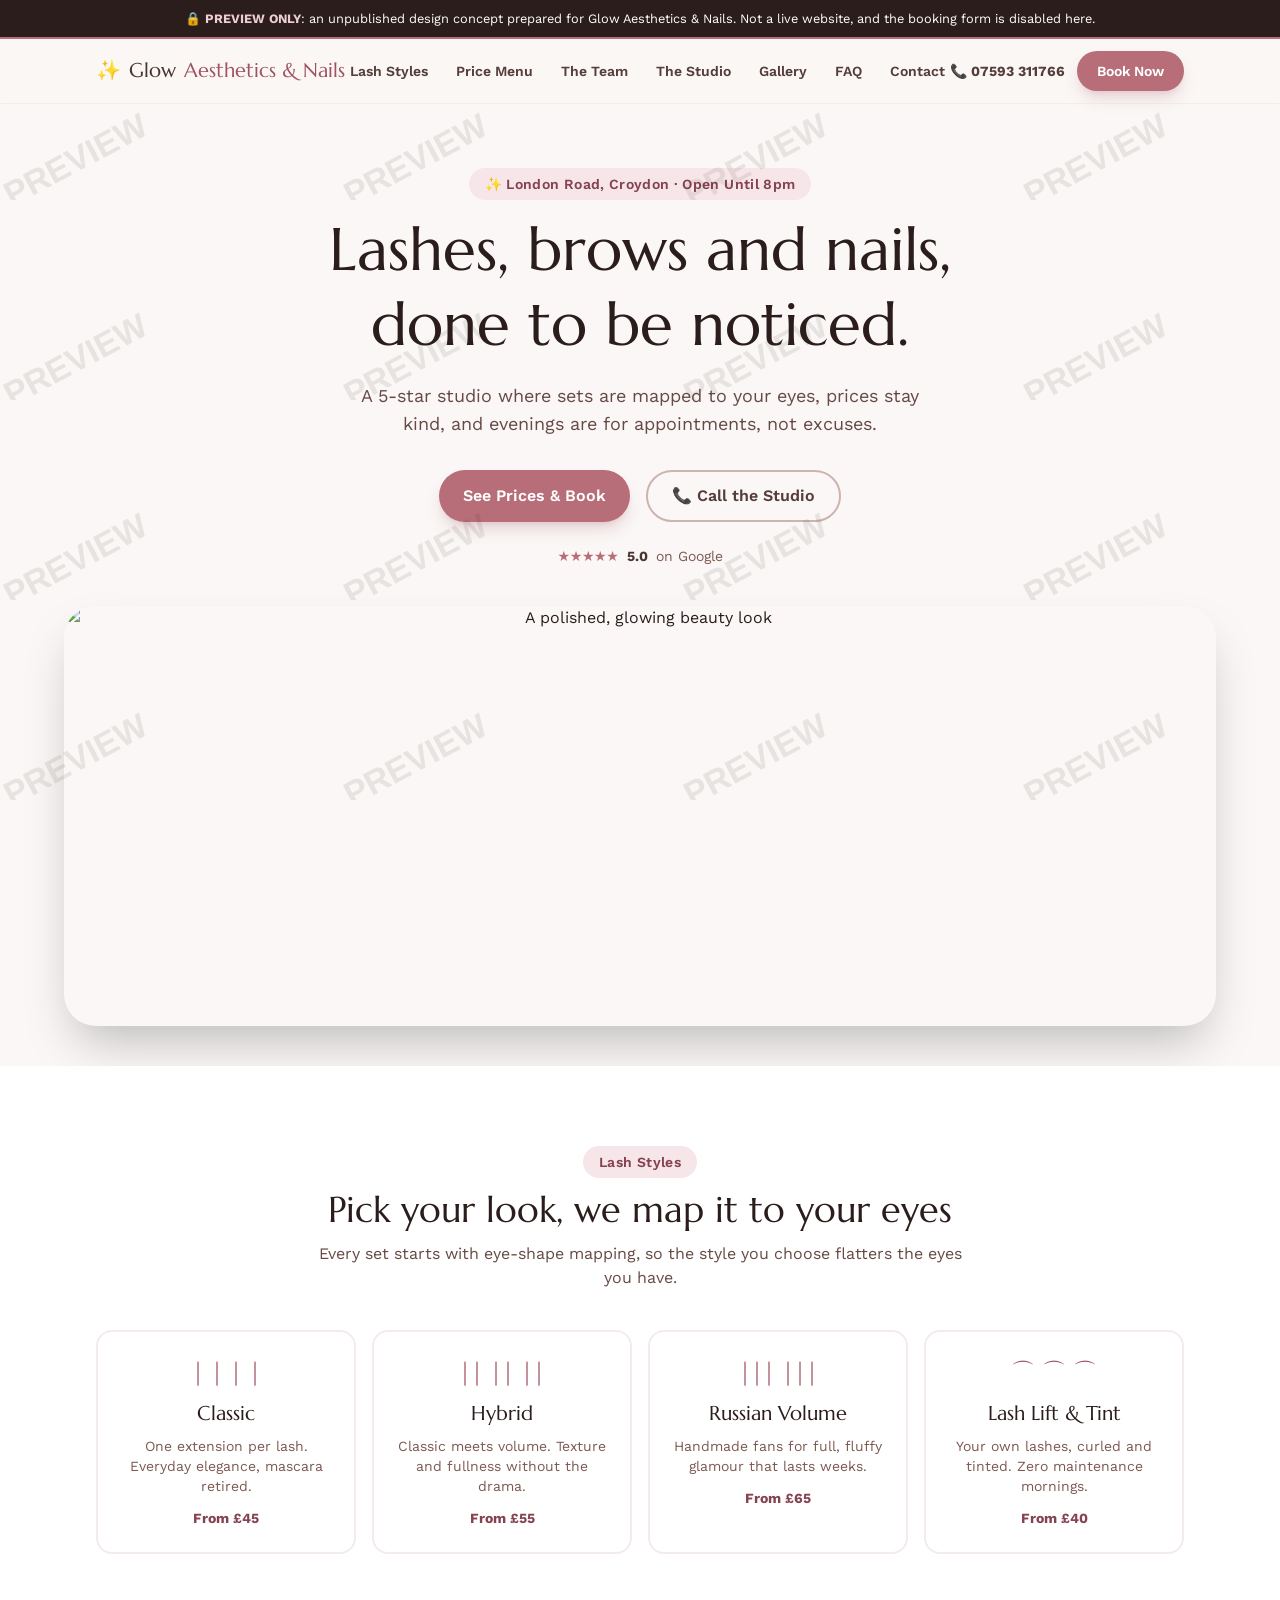
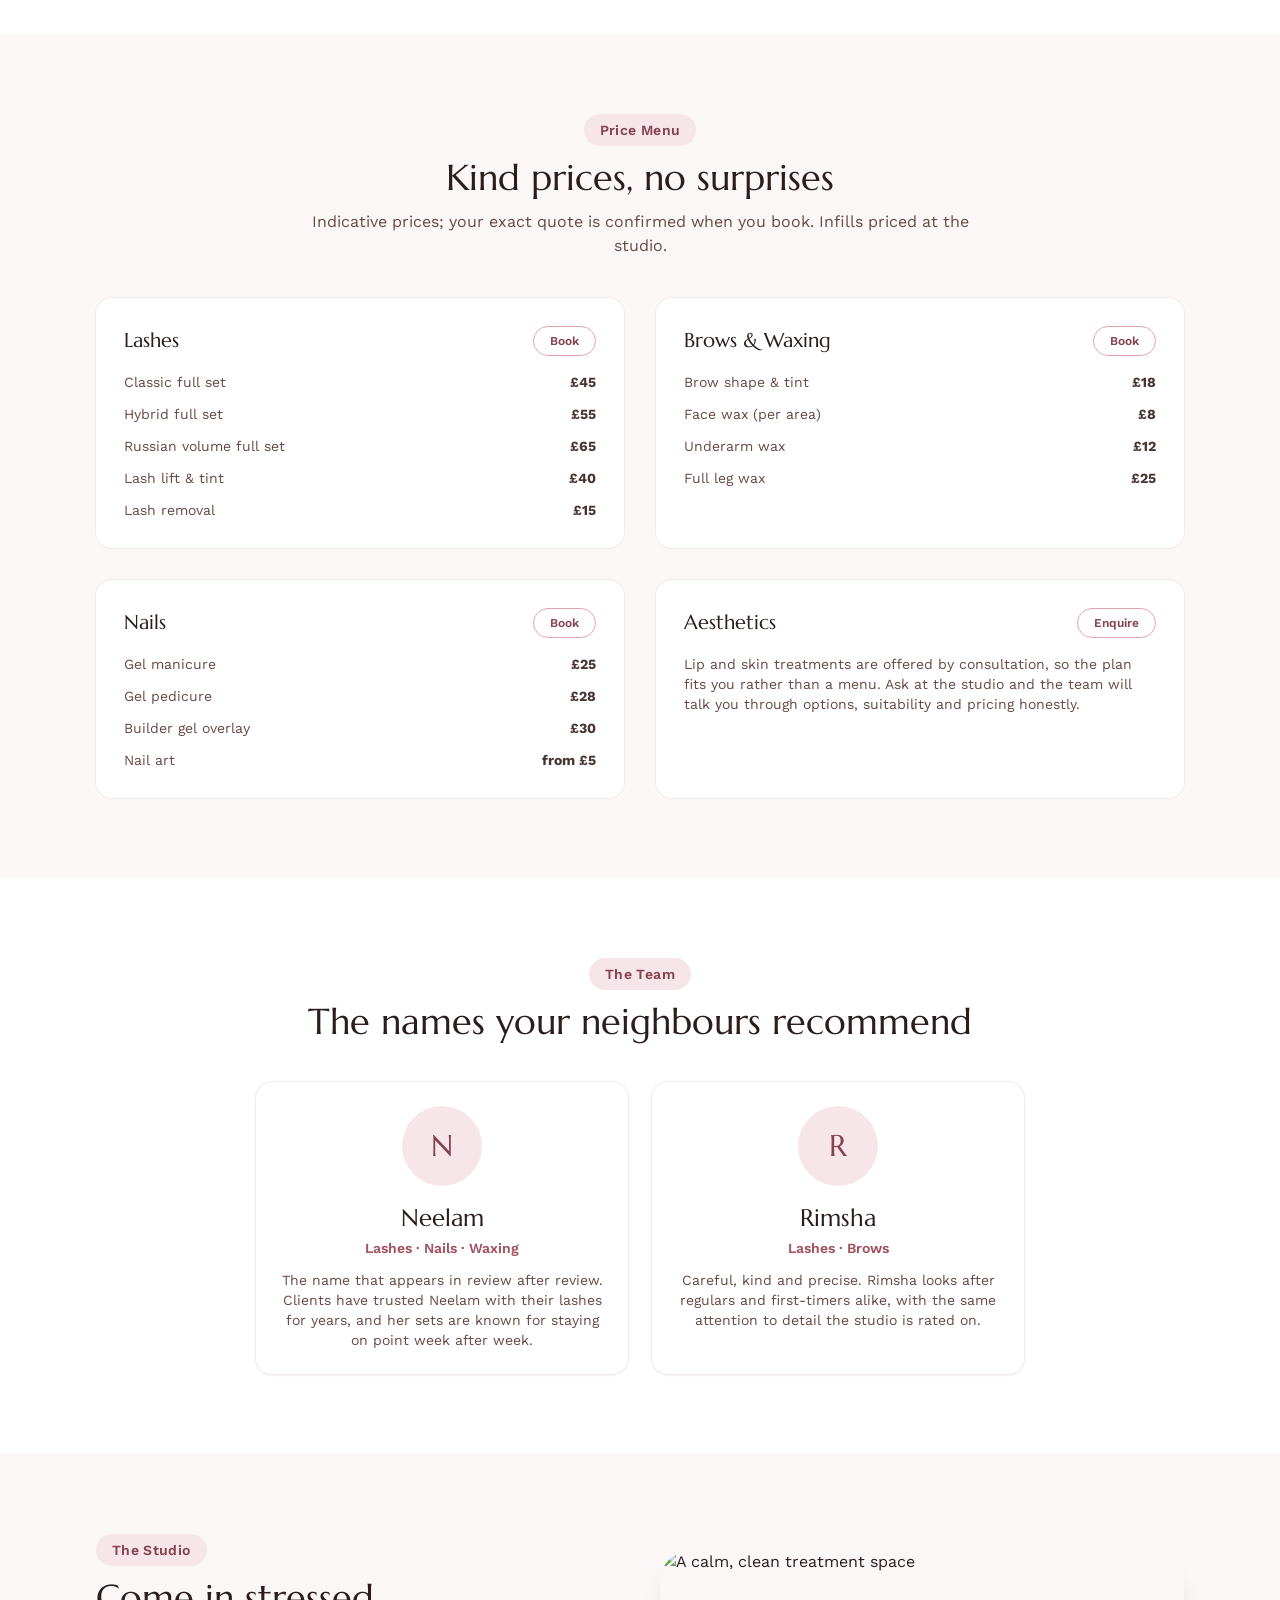
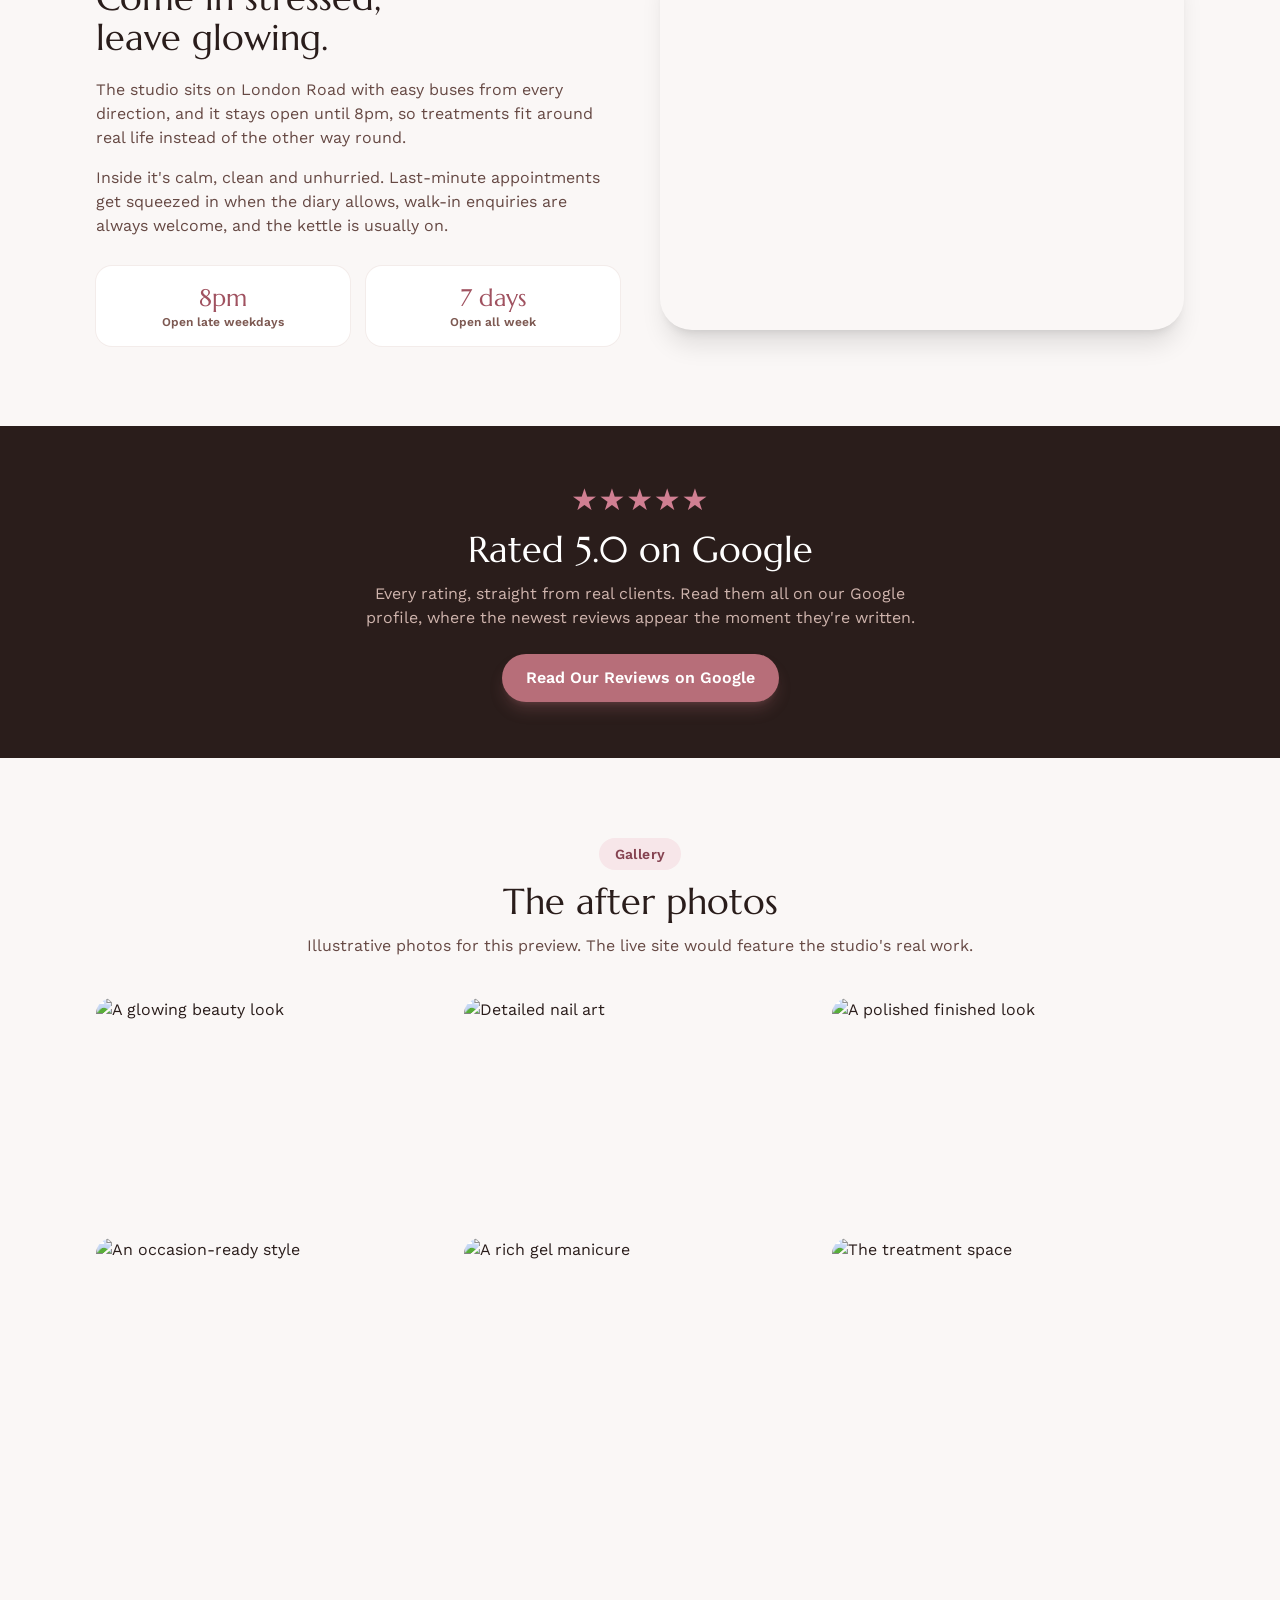
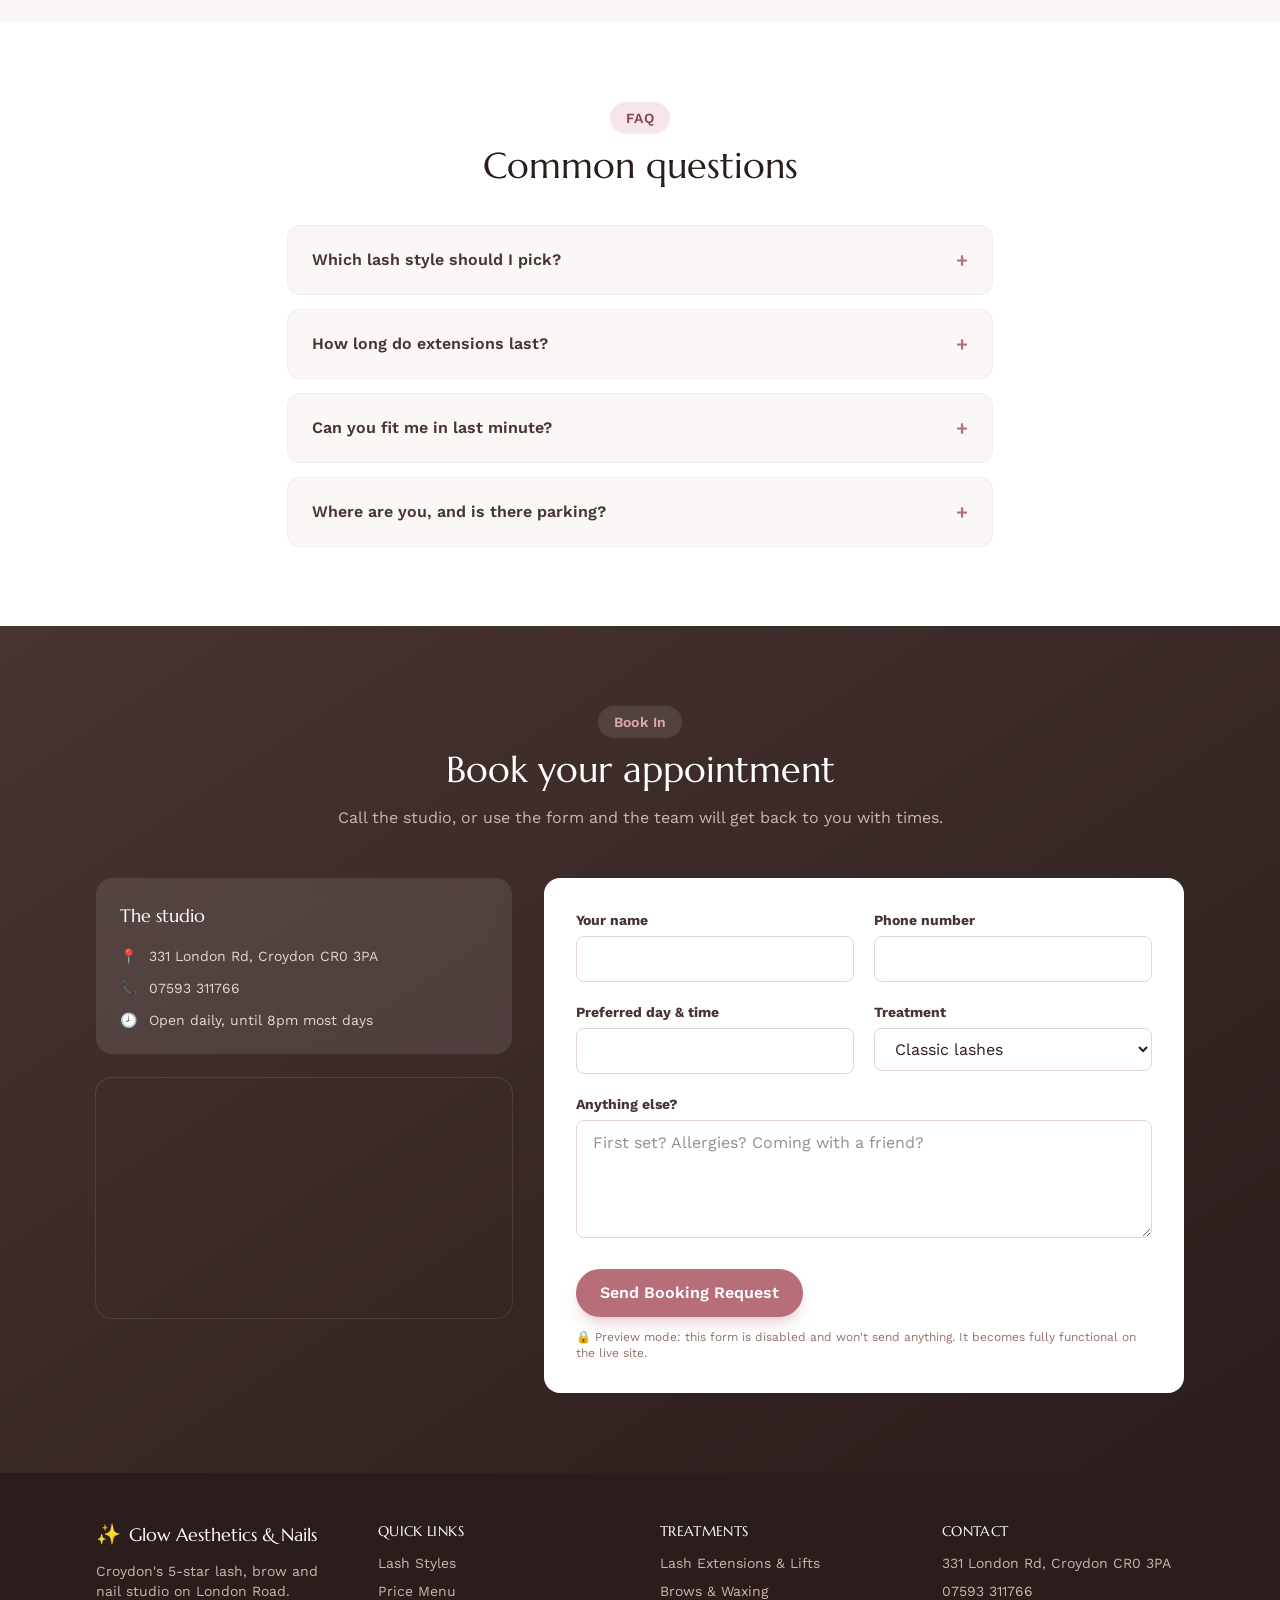
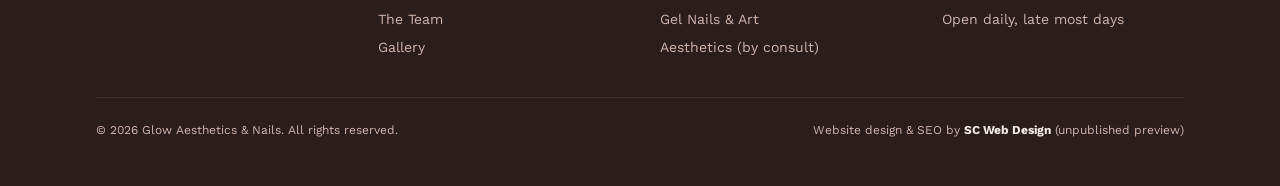
==== commit f0bfe4d4: "Light pass: remove review counts from visible copy per standing rule" ====
--- a/preview.html
+++ b/preview.html
@@ -139,7 +139,7 @@
       <div class="mt-6 flex items-center justify-center gap-2 text-sm">
         <span aria-hidden="true" class="tracking-tight text-accent-500">★★★★★</span>
         <span class="font-bold text-brand-900">5.0</span>
-        <span class="text-brand-600">· 53 Google reviews</span>
+        <span class="text-brand-600">on Google</span>
       </div>
     </div>
     <div class="mx-auto mt-10 max-w-6xl overflow-hidden rounded-[2rem] shadow-2xl">
@@ -298,7 +298,7 @@
   <section class="bg-brand-950 py-14">
     <div class="mx-auto max-w-4xl px-4 text-center sm:px-6">
       <p aria-hidden="true" class="text-3xl tracking-wide text-accent-400">★★★★★</p>
-      <p class="mt-3 font-display text-3xl text-white sm:text-4xl">5.0 on Google, from 53 reviews</p>
+      <p class="mt-3 font-display text-3xl text-white sm:text-4xl">Rated 5.0 on Google</p>
       <p class="mx-auto mt-3 max-w-xl text-brand-300">Every rating, straight from real clients. Read them all on our Google profile, where the newest reviews appear the moment they're written.</p>
       <a href="https://www.google.com/maps/search/Glow+Aesthetics+%26+Nails+331+London+Rd+Croydon" target="_blank" rel="noopener" class="btn-primary mt-6">Read Our Reviews on Google</a>
     </div>
